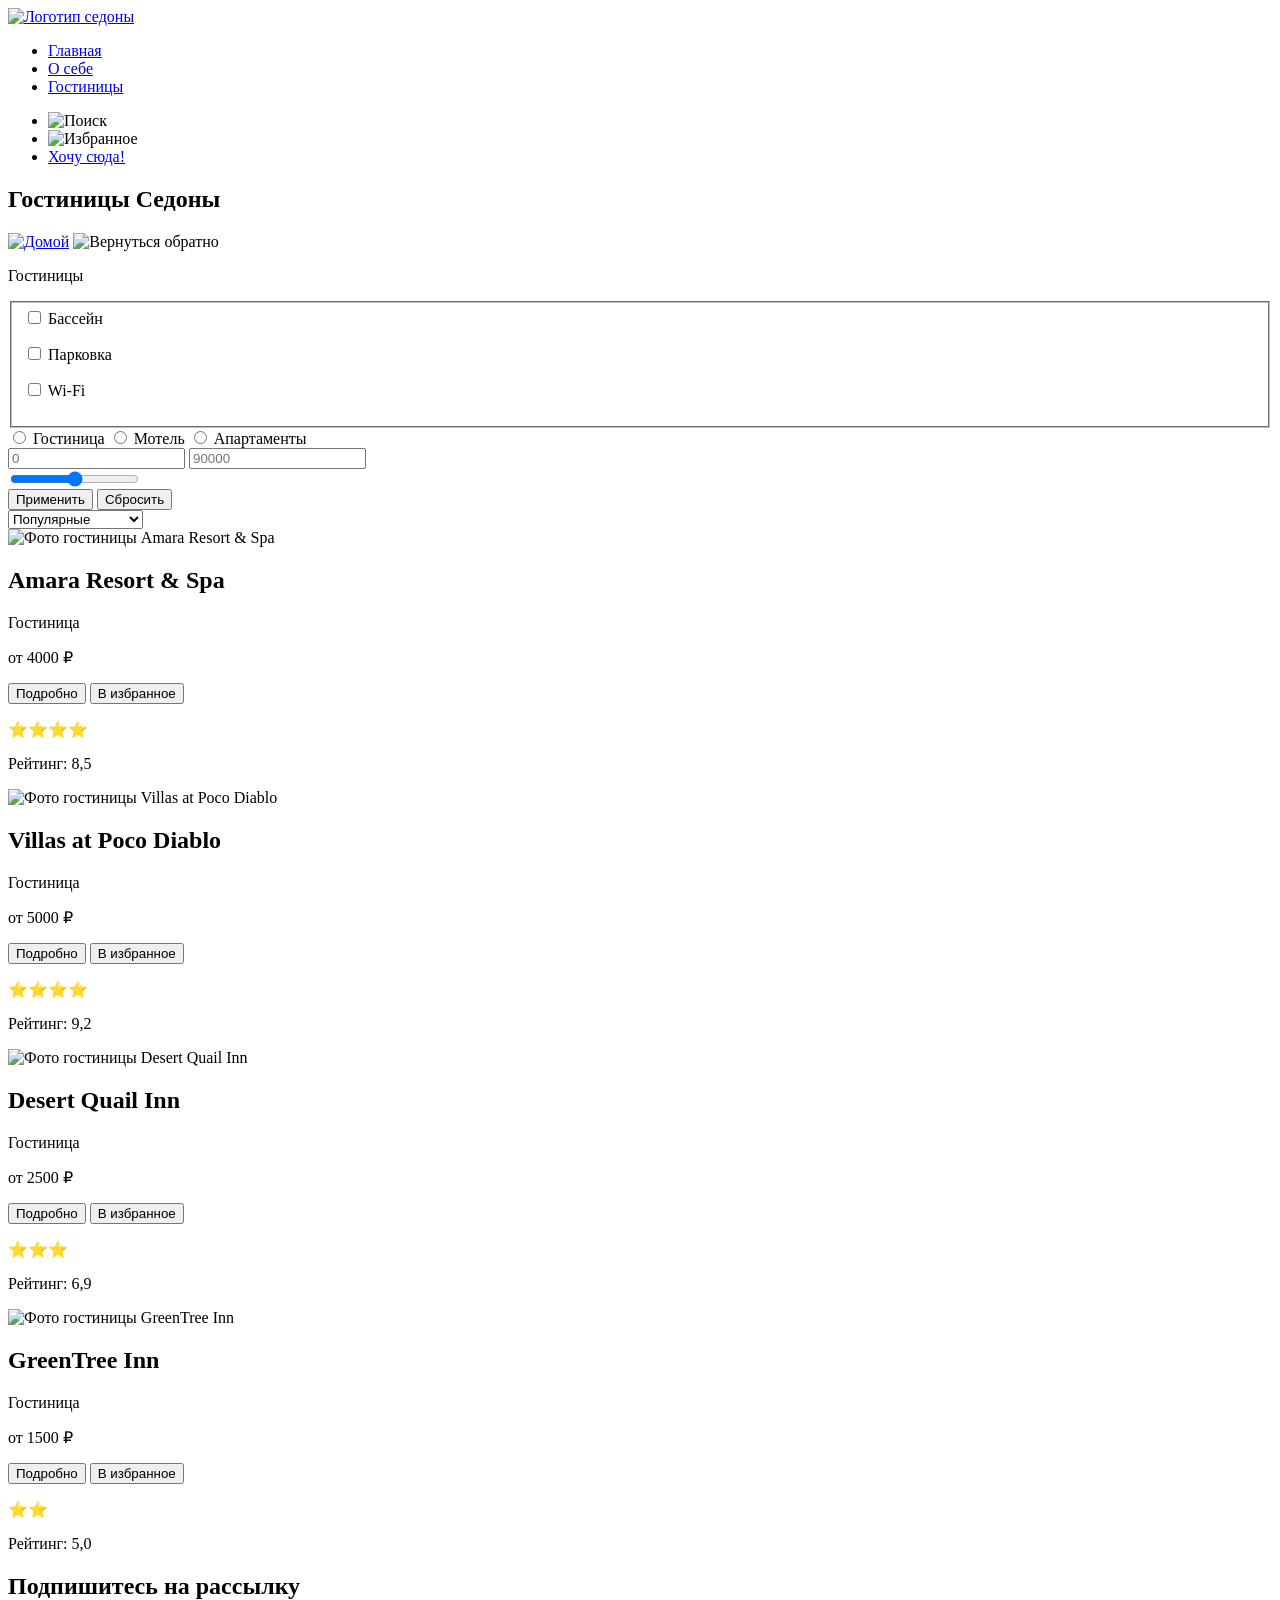
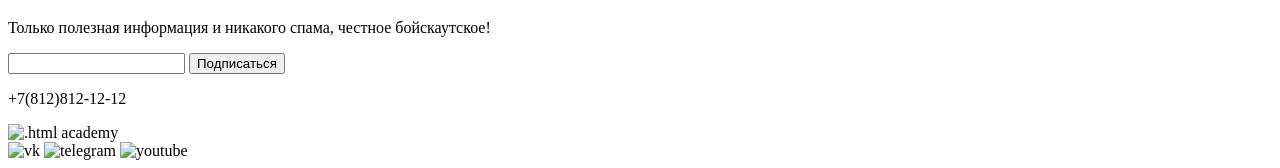
==== catalog.html @ 81770f6b "правки" ====
<!DOCTYPE catalog.html>
<html lang="ru">
  <head>
    <meta charset="utf-8">
    <title>Седона</title>
  </head>
  <body>
    <header class="page-header">
        <a class = "header-logo-link" href="#">
        <img class="header-logo" src="C:\Users\Tarya\Desktop\bybuck-\img\Frame 19.png" alt="Логотип седоны">
      </a>
    <nav class="navigation">
        <ul class="navigation-main-list">
          <li class="navigation-item">
            <a class="navigation-link" href="index.html">Главная</a>
          </li>
          <li class="navigation-item">
            <a class="navigation-link" href="about.html">О себе</a>
          </li>
          <li class="navigation-item">
            <a class="navigation-link" href="catalog.html">Гостиницы</a>
          </li>
        </ul>
        <ul class="navigation-main-list">
          <li class="navigation-item">
            <img src="C:\Users\Tarya\Desktop\bybuck-\img\search.png" alt="Поиск">
          </li>
          <li class="navigation-item">
            <img src="C:\Users\Tarya\Desktop\bybuck-\img\heart.png" alt="Избранное">
          </li>
          <li class="navigation-item">
            <a href="#">Хочу сюда!</a>
          </li>
        </ul>
    </nav>
    </header>
    <main>
        <nav class="breadcrumb">
          <h2>Гостиницы Седоны</h2>
          <a href="index.html"><img src="C:\Users\Tarya\Desktop\bybuck-\img\home.png" alt="Домой"></a>
          <img src="C:\Users\Tarya\Desktop\bybuck-\img\breadcrumbs.png" alt="Вернуться обратно">
          <p>Гостиницы</p>
        </nav>
        <fieldset class="legend">
            <form>
                <label>
                    <input type="checkbox"> Бассейн
                </label>
            </form>
            <form>
                <label>
                    <input type="checkbox"> Парковка
                </label>
            </form>
            <form>
              <label>
                <input type="checkbox"> Wi-Fi
              </label>
            </form>
        </fieldset>
        <section class="list-house">
              <label>
                <input type="radio" name="house"> Гостиница
              </label>
              <label>
                <input type="radio" name="house"> Мотель
              </label>
              <label>
                <input type="radio" name="house"> Апартаменты
            </label>
        </section>
        <section class="list-cost">
            <div>
                <label>
                    <input type="number" placeholder="0">
                </label>
                <label>
                    <input type="number" placeholder="90000">
                </label>
            </div>
            <label>
                <input type="range">
            </label>
        </section>
        <section class="apply-reset">
            <label>
                <button type="button">Применить</button>
            </label>
            <label>
                <button type="reset">Сбросить</button>
            </label>
        </section>
        <section class="selection">
            <select>
                <option>Популярные</option>
                <option>Сначала дешевле</option>
                <option>Сначала дороже</option>
            </select>
        </section>
        <div class="card-amara-resort">
          <img src="C:\Users\Tarya\Desktop\bybuck-\img\hotel-1.png" alt="Фото гостиницы Amara Resort & Spa">
          <h2>Amara Resort & Spa</h2>
          <p>Гостиница</p>
          <p>от 4000 ₽</p>

          <a href="#"><button type="button">Подробно</button></a>
          <button type="button">В избранное</button>
          <p>⭐⭐⭐⭐</p>
          <p>Рейтинг: 8,5</p>
        </div>
        <div class="card-villas-at-poco">
          <img src="C:\Users\Tarya\Desktop\bybuck-\img\hotel-2.png" alt="Фото гостиницы Villas at Poco Diablo">
          <h2>Villas at Poco Diablo</h2>
          <p>Гостиница</p>
          <p>от 5000 ₽</p>

          <a href="#"><button type="button">Подробно</button></a>
          <button type="button">В избранное</button>
          <p>⭐⭐⭐⭐</p>
          <p>Рейтинг: 9,2</p>
        </div>
        <div class="card-desert-quail">
          <img src="C:\Users\Tarya\Desktop\bybuck-\img\hotel-3.png" alt="Фото гостиницы Desert Quail Inn">
          <h2>Desert Quail Inn</h2>
          <p>Гостиница</p>
          <p>от 2500 ₽</p>

          <a href="#"><button type="button">Подробно</button></a>
          <button type="button">В избранное</button>
          <p>⭐⭐⭐</p>
          <p>Рейтинг: 6,9</p>
        </div>
        <div class="card-greentree-inn">
          <img src="C:\Users\Tarya\Desktop\bybuck-\img\hotel-4.png" alt="Фото гостиницы GreenTree Inn">
          <h2>GreenTree Inn</h2>
          <p>Гостиница</p>
          <p>от 1500 ₽</p>

          <a href="#"><button type="button">Подробно</button></a>
          <button type="button">В избранное</button>
          <p>⭐⭐</p>
          <p>Рейтинг: 5,0</p>
        </div>
    </main>
  <footer>
    <section class="section-list">
      <div>
        <h2 class="article-first">Подпишитесь на рассылку</h2>
        <p class="article-second">Только полезная информация и никакого спама, честное бойскаутское!</p>
        <input type="email"/>
        <button type="button">Подписаться</button>
      </div>
    </section>
    <section class="section-footer">
      <div>
        <p>+7(812)812-12-12</p>
        <img src="C:\Users\Tarya\Desktop\bybuck-\img\logo_htmlacademy.png" alt=".html academy">
      </div>
      <div class="social-media">
        <img src="C:\Users\Tarya\Desktop\bybuck-\img\vk.png" alt="vk">
        <img src="C:\Users\Tarya\Desktop\bybuck-\img\telegram.png" alt="telegram">
        <img src="C:\Users\Tarya\Desktop\bybuck-\img\youtube.png" alt="youtube">
      </div>
    </section>
  </footer>
  </body>
</html>
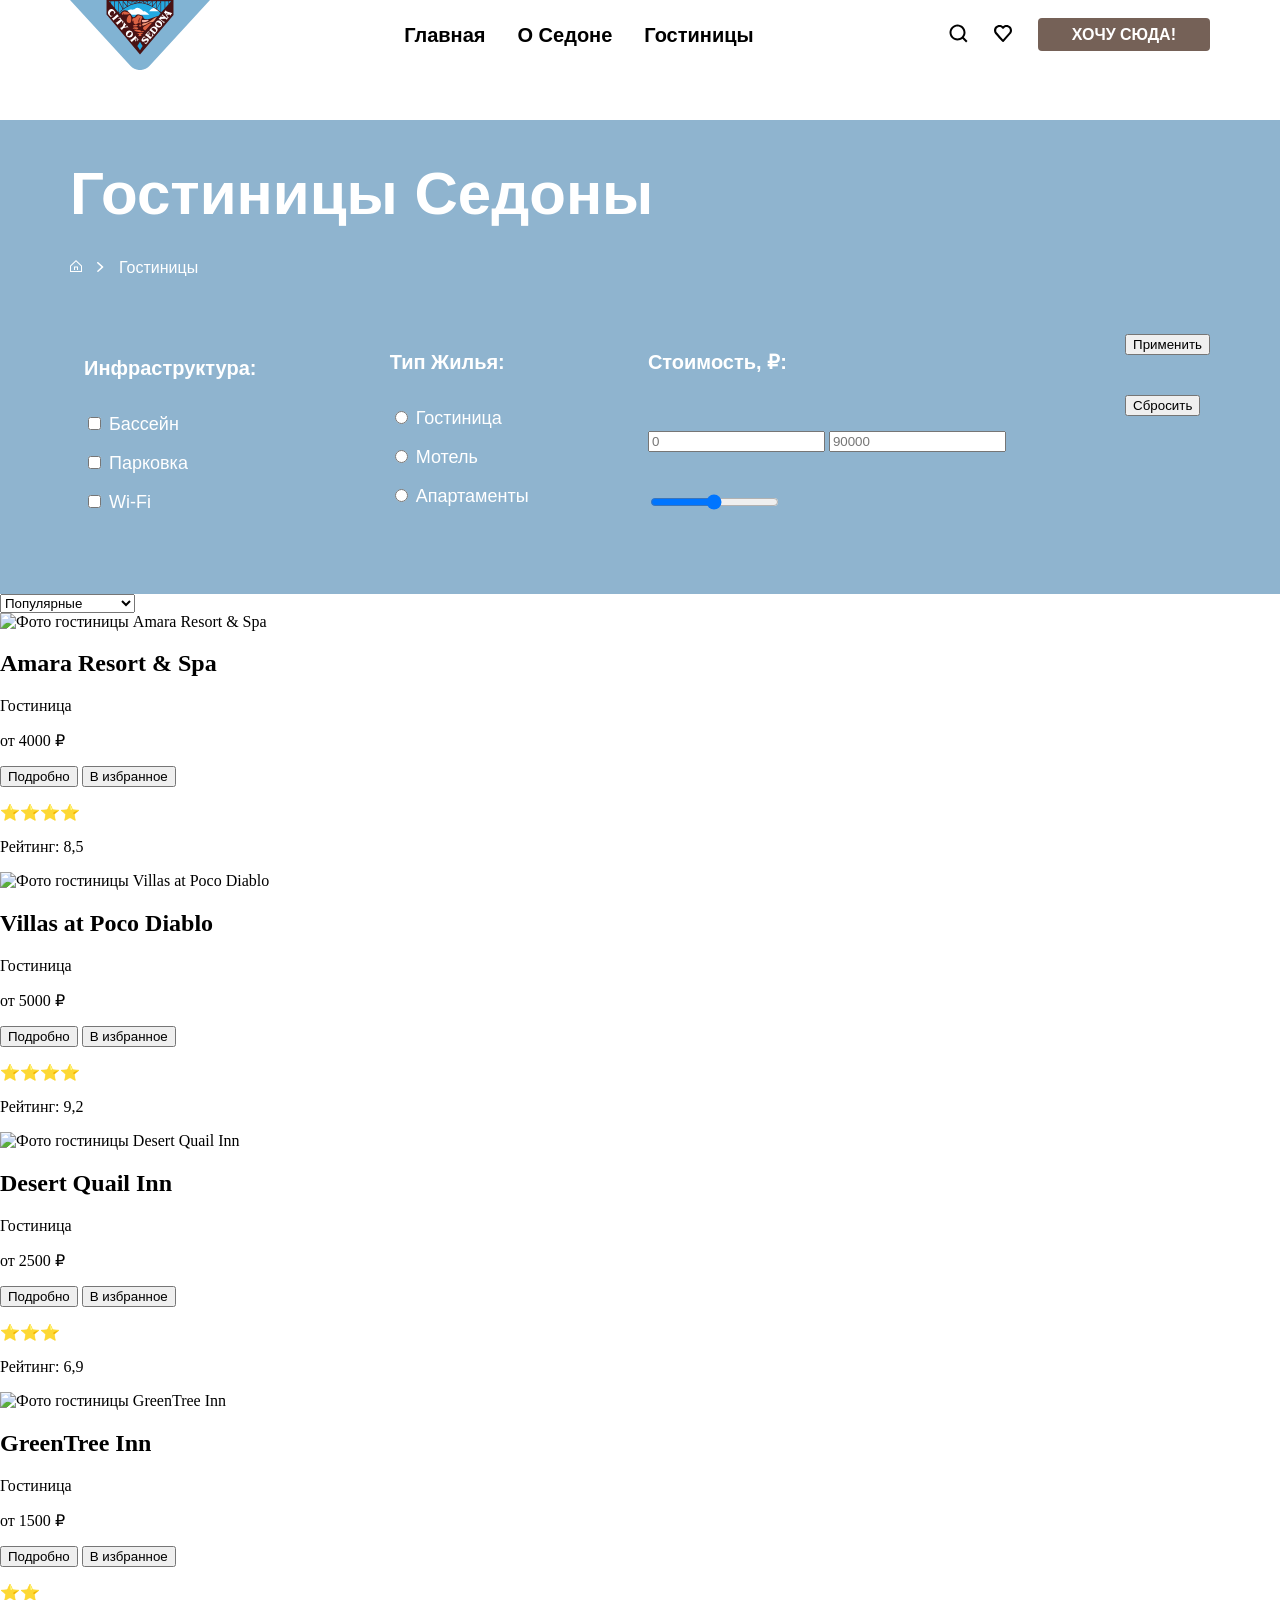
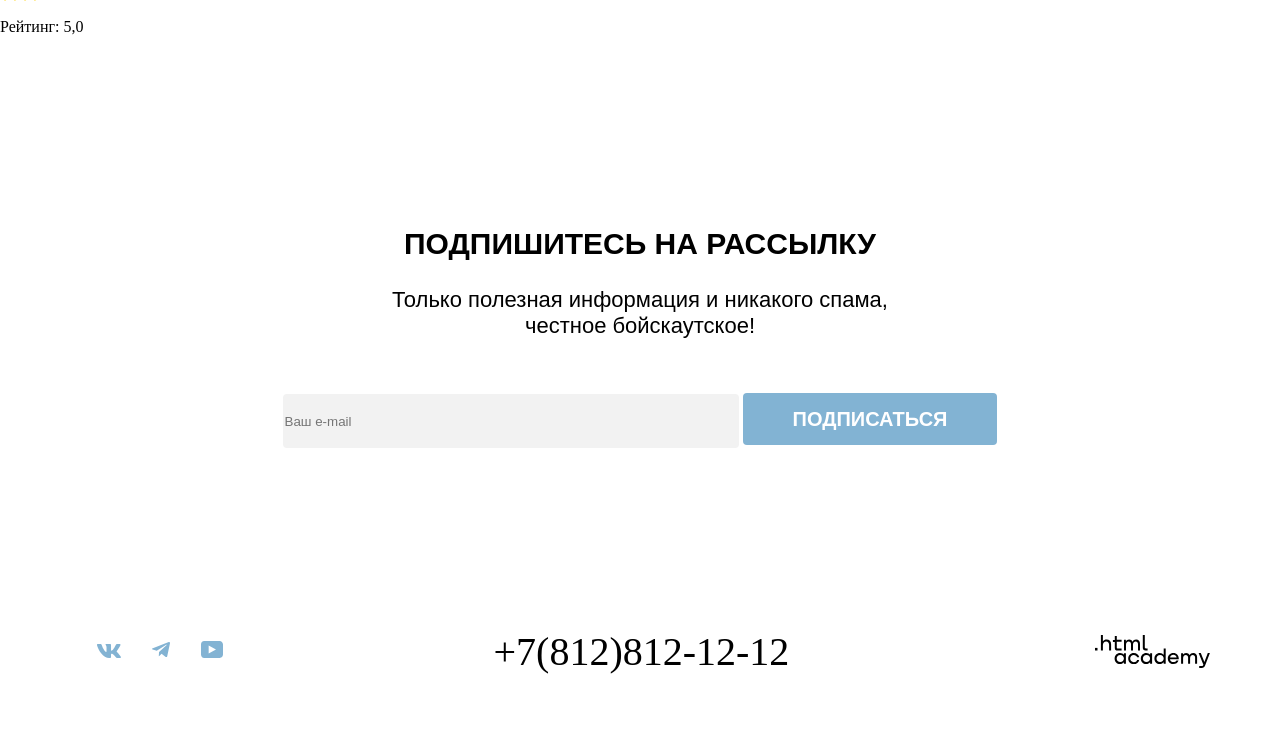
==== commit 742b0c06: "catalog.html+css не доделано (15.04)" ====
--- a/catalog.html
+++ b/catalog.html
@@ -1,75 +1,67 @@
-<!DOCTYPE catalog.html>
+<!DOCTYPE html>
 <html lang="ru">
   <head>
+    <link rel="stylesheet" href="catalog.css">
     <meta charset="utf-8">
-    <title>Седона</title>
+    <title>Поиск гостиницы</title>
   </head>
   <body>
-    <header class="page-header">
-        <a class = "header-logo-link" href="#">
-        <img class="header-logo" src="C:\Users\Tarya\Desktop\bybuck-\img\Frame 19.png" alt="Логотип седоны">
-      </a>
     <nav class="navigation">
-        <ul class="navigation-main-list">
-          <li class="navigation-item">
-            <a class="navigation-link" href="index.html">Главная</a>
-          </li>
-          <li class="navigation-item">
-            <a class="navigation-link" href="about.html">О себе</a>
-          </li>
-          <li class="navigation-item">
-            <a class="navigation-link" href="catalog.html">Гостиницы</a>
-          </li>
-        </ul>
-        <ul class="navigation-main-list">
-          <li class="navigation-item">
-            <img src="C:\Users\Tarya\Desktop\bybuck-\img\search.png" alt="Поиск">
-          </li>
-          <li class="navigation-item">
-            <img src="C:\Users\Tarya\Desktop\bybuck-\img\heart.png" alt="Избранное">
-          </li>
-          <li class="navigation-item">
-            <a href="#">Хочу сюда!</a>
-          </li>
-        </ul>
+      <img class="header-logo" src=".\img\logo.svg" alt="Логотип седоны">
+          <ul class="navigation-link">
+            <li><a href="index.html" class="navigation-link-more">Главная</a></li>
+            <li><a href="about.html" class="navigation-link-more">О Седоне</a></li>
+            <li><a href="catalog.html" class="navigation-link-more">Гостиницы</a></li>
+          </ul>
+          <ul class="navigation-items">
+            <li><img src=".\img\search.svg" alt="Поиск" class="navigation-items-more"></li>
+            <li><img src=".\img\heart.svg" alt="Избранное" class="navigation-items-more"></li>
+            <li><a class="want-here" href="#">ХОЧУ СЮДА!</a></li>
+          </ul>
     </nav>
-    </header>
-    <main>
-        <nav class="breadcrumb">
-          <h2>Гостиницы Седоны</h2>
-          <a href="index.html"><img src="C:\Users\Tarya\Desktop\bybuck-\img\home.png" alt="Домой"></a>
-          <img src="C:\Users\Tarya\Desktop\bybuck-\img\breadcrumbs.png" alt="Вернуться обратно">
-          <p>Гостиницы</p>
-        </nav>
-        <fieldset class="legend">
-            <form>
-                <label>
-                    <input type="checkbox"> Бассейн
-                </label>
-            </form>
-            <form>
-                <label>
-                    <input type="checkbox"> Парковка
-                </label>
-            </form>
-            <form>
-              <label>
-                <input type="checkbox"> Wi-Fi
-              </label>
-            </form>
-        </fieldset>
+<main>
+  <section class="features-list">
+    <nav class="breadcrumb">
+      <h2 class="title-white">Гостиницы Седоны</h2>
+    <div class="back-home">
+      <a href="index.html"><img src=".\img\back-home.svg" alt="Домой" class="back-home-element"></a>
+      <img src=".\img\breadcrumbs.svg" alt="Вернуться обратно" class="back-home-element">
+      <p class="back-home-text">Гостиницы</p>
+    </div>
+    </nav>
+  <section class="filters">
+    <fieldset class="infrastructure">
+      <h2 class="title-filters">Инфраструктура:</h2>
+      <form>
+        <label class="filters-item">
+          <input type="checkbox"> Бассейн
+        </label>
+      </form>
+      <form>
+        <label class="filters-item">
+          <input type="checkbox"> Парковка
+        </label>
+      </form>
+      <form>
+        <label class="filters-item">
+          <input type="checkbox"> Wi-Fi
+        </label>
+      </form>
+    </fieldset>
         <section class="list-house">
-              <label>
+          <h2 class="title-filters">Тип Жилья:</h2>
+              <label class="filters-item">
                 <input type="radio" name="house"> Гостиница
               </label>
-              <label>
+              <label class="filters-item">
                 <input type="radio" name="house"> Мотель
               </label>
-              <label>
+              <label class="filters-item">
                 <input type="radio" name="house"> Апартаменты
             </label>
         </section>
         <section class="list-cost">
+          <h2 class="title-filters">Стоимость, ₽:</h2>
             <div>
                 <label>
                     <input type="number" placeholder="0">
@@ -90,6 +82,8 @@
                 <button type="reset">Сбросить</button>
             </label>
         </section>
+  </section>
+  </section>
         <section class="selection">
             <select>
                 <option>Популярные</option>
@@ -143,25 +137,23 @@
         </div>
     </main>
   <footer>
-    <section class="section-list">
-      <div>
-        <h2 class="article-first">Подпишитесь на рассылку</h2>
-        <p class="article-second">Только полезная информация и никакого спама, честное бойскаутское!</p>
-        <input type="email"/>
-        <button type="button">Подписаться</button>
+    <section class="footer-list">
+      <div class="footer-subscribe">
+        <h2 class="slogan-footer">ПОДПИШИТЕСЬ НА РАССЫЛКУ</h2>
+        <p class="bottom-text-footer">Только полезная информация и никакого спама, честное бойскаутское!</p>
+        <input type="email" placeholder="Ваш e-mail" class="email">
+        <button type="button" class="button-email">ПОДПИСАТЬСЯ</button>
       </div>
     </section>
-    <section class="section-footer">
-      <div>
-        <p>+7(812)812-12-12</p>
-        <img src="C:\Users\Tarya\Desktop\bybuck-\img\logo_htmlacademy.png" alt=".html academy">
+      <div class="footer-row">
+        <img src=".\img\html-logo.svg" alt="html academy" class="logo-html">
+        <p class="number">+7(812)812-12-12</p>
+      <div class="social-group">
+        <img src=".\img\vk.svg" alt="vk" class="social-media">
+        <img src=".\img\telegram.svg" alt="telegram" class="social-media">
+        <img src=".\img\youtube.svg" alt="youtube" class="social-media">
       </div>
-      <div class="social-media">
-        <img src="C:\Users\Tarya\Desktop\bybuck-\img\vk.png" alt="vk">
-        <img src="C:\Users\Tarya\Desktop\bybuck-\img\telegram.png" alt="telegram">
-        <img src="C:\Users\Tarya\Desktop\bybuck-\img\youtube.png" alt="youtube">
       </div>
-    </section>
   </footer>
   </body>
 </html>
--- a/catalog.css
+++ b/catalog.css
@@ -0,0 +1,276 @@
+@font-face {
+    font-family: 'PT-sans-400';
+    src: url('.\fonts\ptsans-400.woff2');
+}
+
+@font-face {
+    font-family: 'PT-sans-700';
+    src: url('.\fonts\ptsans-700.woff2');
+}
+
+body {
+    margin: 0;
+    padding: 0;
+    width: auto;
+}
+
+.navigation {
+    display: flex;
+    flex-direction: row;
+    justify-content: space-between;
+}
+
+.header-logo {
+    margin-left: 70px;
+}
+
+.navigation-link {
+    display: flex;
+    flex-direction: row;
+    list-style: none;
+    justify-content: center;
+    align-items: center;
+}
+
+.navigation-link-more {
+    color: #000000;
+    text-decoration: none;
+    padding: 20px 16px;
+    font-size: 20px;
+    line-height: 24px;
+    font-family: 'PT-sans-700', sans-serif;
+    font-weight: 700;
+    letter-spacing: 0%;
+}
+
+.navigation-items {
+    list-style: none;
+    display: flex;
+    flex-direction: row;
+    justify-content: center;
+    align-items: center;
+    margin-right: 70px;
+}
+
+.navigation-items-more {
+    padding-right: 25px;
+}
+
+.want-here {
+    background-color: #756157 ;
+    color: #ffffff;
+    width: 160px;
+    min-height: 36px;
+    padding: 8px 34px;
+    border-radius: 4px;
+    list-style: none;
+    text-decoration: none;
+    font-family: 'PT-sans-700', sans-serif;
+    font-size: 16px;
+    font-weight: 700;
+    line-height: 20px;
+    letter-spacing: 0%;
+}
+
+.features-list {
+    background-color: #8FB4CF;
+    padding: 0;
+    margin: 0;
+}
+
+.breadcrumbs {
+}
+
+.title-white {
+    font-family: 'PT-sans-700', sans-serif;
+    font-size: 60px;
+    color: #ffffff;
+    font-weight: 700;
+    line-height: 78px;
+    padding-left: 70px;
+    padding-top: 35px;
+    margin-bottom: 0;
+}
+
+
+.back-home {
+    display: flex;
+    flex-direction: row;
+    justify-content: flex-start;
+    align-items: center;
+    padding-left: 70px;
+    padding-top: 8px;
+}
+
+.back-home-element {
+    padding-right: 15px;
+
+}
+
+.back-home-text {
+    font-family: 'PT-sans-400', sans-serif;
+    font-size: 16px;
+    font-weight: 400;
+    line-height: 21px;
+    color: #ffffff;
+}
+
+.filters {
+    display: flex;
+    flex-direction: row;
+    justify-content: space-between;
+    padding-top: 40px;
+    padding-left: 70px;
+    padding-right: 70px;
+    padding-bottom: 70px;
+}
+
+.infrastructure {
+    display: flex;
+    flex-direction: column;
+    border: none;
+    gap: 16px;
+}
+
+.title-filters {
+    color: #ffffff;
+    font-family: 'PT-sans-700', sans-serif;
+    font-weight: 700;
+    font-size: 20px;
+    line-height: 24px;
+}
+
+.list-house {
+    display: flex;
+    flex-direction: column;
+    gap: 16px;
+}
+
+.list-cost {
+    display: flex;
+    flex-direction: column;
+    gap: 40px;
+}
+
+
+.apply-reset {
+    display: flex;
+    flex-direction: column;
+    gap: 40px;
+}
+
+.filters-item {
+    font-family: 'PT-sans-400', sans-serif;
+    color: #ffffff;
+    font-weight: 400;
+    font-size: 18px;
+    line-height: 23px;
+}
+
+
+
+
+
+
+
+
+
+
+
+
+
+
+
+
+
+
+
+
+
+
+
+
+
+
+
+
+
+
+
+
+.footer-list {
+   display: flex;
+   justify-content: center;
+   text-align: center;
+   background-color: #ffffff;
+   height: 420px;
+   margin-top: 96px;
+}
+
+.slogan-footer {
+    font-family: 'PT-sans-700', sans-serif;
+    font-weight: 700;
+    font-size: 30px;
+    line-height: 36px;
+    color: #000000;
+    padding-top: 69px;
+    white-space: pre-wrap;
+}
+
+.bottom-text-footer {
+    font-family: 'PT-sans-400', sans-serif;
+    font-weight: 400;
+    font-size: 22px;
+    line-height: 26px;
+    letter-spacing: 0%;
+    width: 500px;
+    color: #000000;
+    margin-top: 20px;
+    margin-bottom: 54px;
+    margin-left: 170px;
+    margin-right: 170px;
+}
+
+.email {
+    width: 452px;
+    border-radius: 4px;
+    border: none;
+    height: 52px;
+    background-color: #F2F2F2;
+}
+
+.button-email {
+    background-color: #82B3D3;
+    color: #ffffff;
+    padding: 8px 50px;
+    font-size: 20px;
+    font-family: 'PT-sans-700', sans-serif;
+    font-weight: 700;
+    line-height: 36px;
+    border-radius: 4px;
+    border: none;
+    height: 52px;
+}
+
+.footer-row {
+    display: flex;
+    flex-direction: row-reverse;
+    justify-content: space-between;
+    align-items: center;
+    margin-left: 70px;
+    margin-right: 70px;
+    margin-top: 40px;
+    margin-bottom: 30px;
+}
+
+.number {
+    width: 331px;
+    height: 40px;
+    font-weight: 400;
+    font-size: 40px;
+    line-height: 40px;
+}
+
+.social-media {
+    padding-left: 27px;
+}
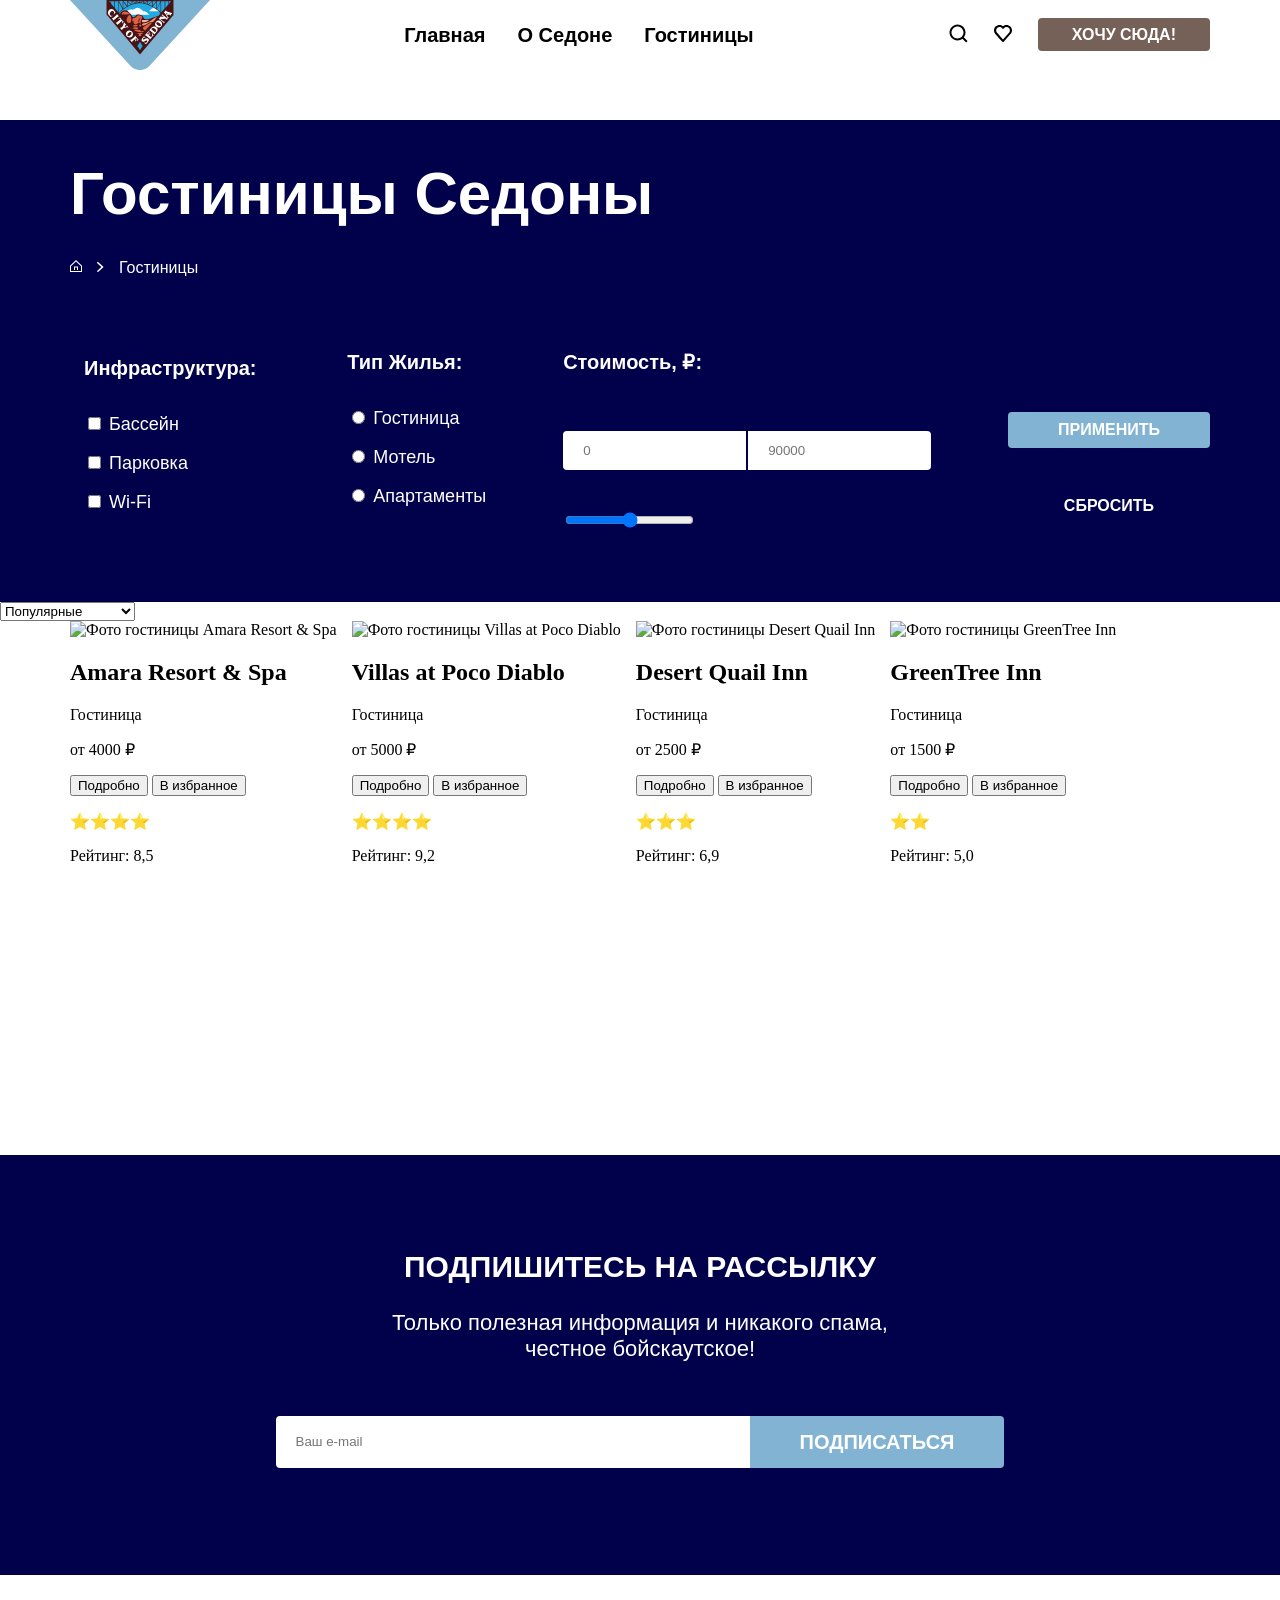
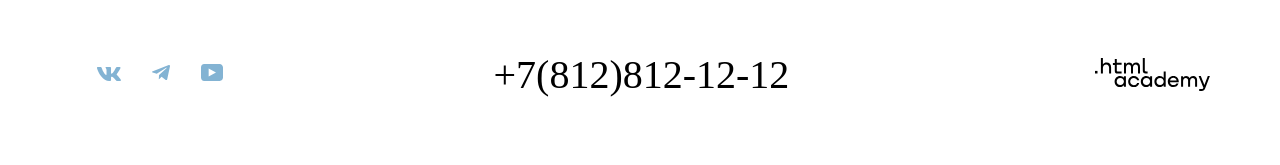
==== commit 496a1481: "правки на 15.03 (№1)" ====
--- a/catalog.html
+++ b/catalog.html
@@ -62,36 +62,37 @@
         </section>
         <section class="list-cost">
           <h2 class="title-filters">Стоимость, ₽:</h2>
-            <div>
+            <div class="price">
                 <label>
-                    <input type="number" placeholder="0">
+                    <input type="number" placeholder="0" class="price-from">
                 </label>
                 <label>
-                    <input type="number" placeholder="90000">
+                    <input type="number" placeholder="90000" class="price-before">
                 </label>
             </div>
             <label>
-                <input type="range">
+                <input type="range" class="range">
             </label>
         </section>
         <section class="apply-reset">
             <label>
-                <button type="button">Применить</button>
+                <button type="button" class="apply">ПРИМЕНИТЬ</button>
             </label>
             <label>
-                <button type="reset">Сбросить</button>
+                <button type="reset" class="reset">СБРОСИТЬ</button>
             </label>
         </section>
   </section>
   </section>
-        <section class="selection">
-            <select>
-                <option>Популярные</option>
-                <option>Сначала дешевле</option>
-                <option>Сначала дороже</option>
-            </select>
-        </section>
-        <div class="card-amara-resort">
+    <section class="selection">
+      <select>
+        <option>Популярные</option>
+        <option>Сначала дешевле</option>
+        <option>Сначала дороже</option>
+      </select>
+      </section>
+      <section class="card-hotel">
+        <div class="hotel-section">
           <img src="C:\Users\Tarya\Desktop\bybuck-\img\hotel-1.png" alt="Фото гостиницы Amara Resort & Spa">
           <h2>Amara Resort & Spa</h2>
           <p>Гостиница</p>
@@ -102,7 +103,7 @@
           <p>⭐⭐⭐⭐</p>
           <p>Рейтинг: 8,5</p>
         </div>
-        <div class="card-villas-at-poco">
+        <div class="hotel-section">
           <img src="C:\Users\Tarya\Desktop\bybuck-\img\hotel-2.png" alt="Фото гостиницы Villas at Poco Diablo">
           <h2>Villas at Poco Diablo</h2>
           <p>Гостиница</p>
@@ -113,7 +114,7 @@
           <p>⭐⭐⭐⭐</p>
           <p>Рейтинг: 9,2</p>
         </div>
-        <div class="card-desert-quail">
+        <div class="hotel-section">
           <img src="C:\Users\Tarya\Desktop\bybuck-\img\hotel-3.png" alt="Фото гостиницы Desert Quail Inn">
           <h2>Desert Quail Inn</h2>
           <p>Гостиница</p>
@@ -124,7 +125,7 @@
           <p>⭐⭐⭐</p>
           <p>Рейтинг: 6,9</p>
         </div>
-        <div class="card-greentree-inn">
+        <div class="hotel-section">
           <img src="C:\Users\Tarya\Desktop\bybuck-\img\hotel-4.png" alt="Фото гостиницы GreenTree Inn">
           <h2>GreenTree Inn</h2>
           <p>Гостиница</p>
@@ -135,14 +136,17 @@
           <p>⭐⭐</p>
           <p>Рейтинг: 5,0</p>
         </div>
+      </section>
     </main>
   <footer>
     <section class="footer-list">
       <div class="footer-subscribe">
         <h2 class="slogan-footer">ПОДПИШИТЕСЬ НА РАССЫЛКУ</h2>
         <p class="bottom-text-footer">Только полезная информация и никакого спама, честное бойскаутское!</p>
+      <div class="email-input">
         <input type="email" placeholder="Ваш e-mail" class="email">
         <button type="button" class="button-email">ПОДПИСАТЬСЯ</button>
+      </div>
       </div>
     </section>
       <div class="footer-row">
--- a/catalog.css
+++ b/catalog.css
@@ -73,7 +73,7 @@
 }
 
 .features-list {
-    background-color: #8FB4CF;
+    background-color: #00004B;
     padding: 0;
     margin: 0;
 }
@@ -156,7 +156,10 @@
 .apply-reset {
     display: flex;
     flex-direction: column;
+    justify-content: center;
+    align-items: center;
     gap: 40px;
+    padding-top: 70px;
 }
 
 .filters-item {
@@ -167,18 +170,75 @@
     line-height: 23px;
 }
 
-
-
-
-
-
-
-
-
-
-
-
-
+.apply {
+    border: none;
+    color: #ffffff;
+    background-color: #82B3D3;
+    padding: 8px 50px;
+    border-radius: 4px;
+    font-family: 'PT-sans-700', sans-serif;
+    font-size: 16px;
+    font-weight: 700;
+    line-height: 20px;
+}
+
+.reset {
+    border: none;
+    color: #ffffff;
+    background-color: transparent;
+    padding: 8px 50px;
+    border-radius: 4px;
+    font-family: 'PT-sans-700', sans-serif;
+    font-size: 16px;
+    font-weight: 700;
+    line-height: 20px;
+}
+
+.price {
+    display: flex;
+    gap: 2px;
+}
+
+.price-from {
+    border: none;
+    padding: 12px 20px;
+    border-radius: 4px 0 0 4px;
+    width: auto;
+    max-width: 143px;
+}
+
+.price-before {
+    border: none;
+    padding: 12px 20px;
+    border-radius: 0 4px 4px 0;
+    width: auto;
+    max-width: 143px;
+}
+
+.range {
+    width: auto;
+    max-width: 287px;
+}
+
+.card-hotel {
+    display: flex;
+    flex-direction: row;
+    justify-content: flex-start;
+    align-items: center;
+    flex-wrap: wrap;
+    padding-left: 70px;
+    padding-right: 70px;
+    gap: 15px;
+    row-gap: 40px;
+    width: auto;
+    max-width: 1060px;
+}
+
+.hotel-section {
+    max-width: 340px;
+    height: 438px;
+
+}
 
 
 
@@ -202,7 +262,7 @@
    display: flex;
    justify-content: center;
    text-align: center;
-   background-color: #ffffff;
+   background-color: #00004B;
    height: 420px;
    margin-top: 96px;
 }
@@ -212,7 +272,7 @@
     font-weight: 700;
     font-size: 30px;
     line-height: 36px;
-    color: #000000;
+    color: #ffffff;
     padding-top: 69px;
     white-space: pre-wrap;
 }
@@ -224,7 +284,7 @@
     line-height: 26px;
     letter-spacing: 0%;
     width: 500px;
-    color: #000000;
+    color: #ffffff;
     margin-top: 20px;
     margin-bottom: 54px;
     margin-left: 170px;
@@ -233,23 +293,31 @@
 
 .email {
     width: 452px;
-    border-radius: 4px;
-    border: none;
-    height: 52px;
-    background-color: #F2F2F2;
+    border-radius: 4px 0 0 4px;
+    border: none;
+    height: 50px;
+    padding-left: 20px;
 }
 
 .button-email {
     background-color: #82B3D3;
-    color: #ffffff;
+    color: white;
     padding: 8px 50px;
     font-size: 20px;
     font-family: 'PT-sans-700', sans-serif;
     font-weight: 700;
     line-height: 36px;
-    border-radius: 4px;
+    border-radius: 0 4px 4px 0;
     border: none;
     height: 52px;
+}
+
+.email-input {
+    display: flex;
+    flex-direction: row;
+    justify-content: center;
+    align-items: center;
+    gap: none;
 }
 
 .footer-row {
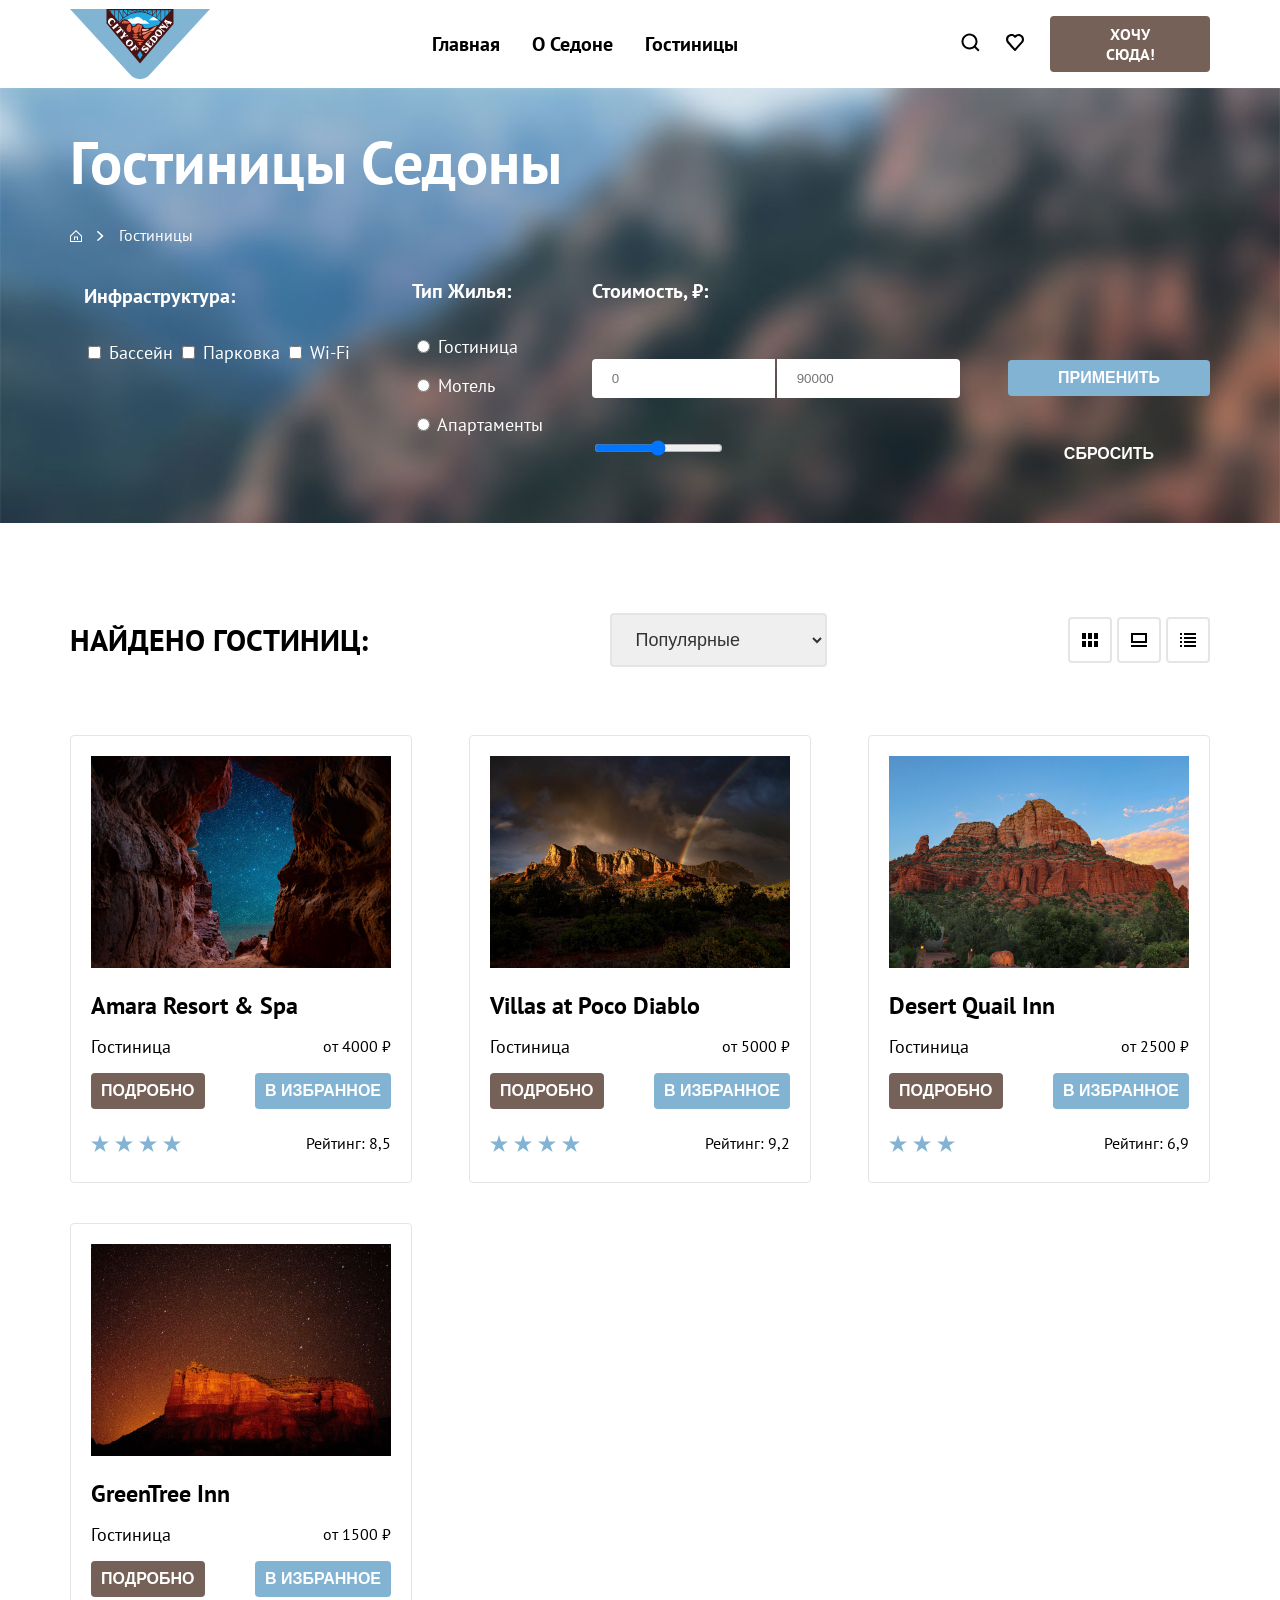
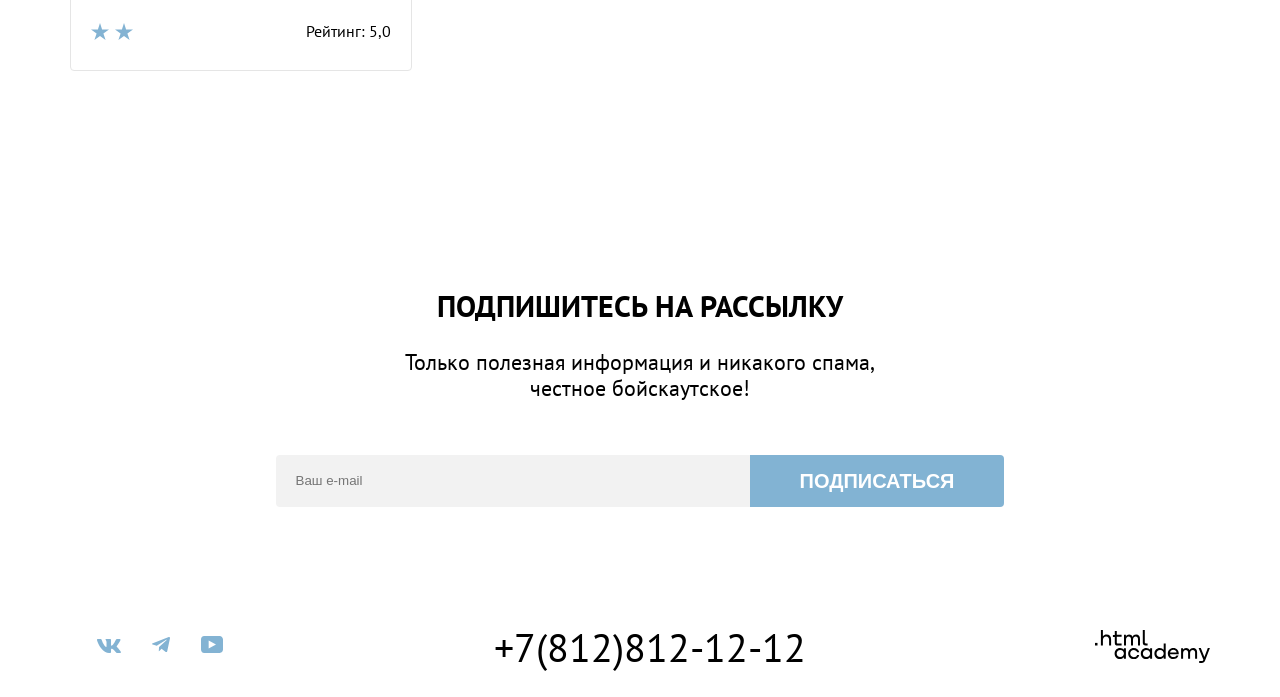
==== commit 1f18f036: "правки(16.04)" ====
--- a/catalog.html
+++ b/catalog.html
@@ -3,26 +3,26 @@
   <head>
     <link rel="stylesheet" href="catalog.css">
     <meta charset="utf-8">
-    <title>Поиск гостиницы</title>
+    <title>Седона</title>
   </head>
   <body>
     <nav class="navigation">
-      <img class="header-logo" src=".\img\logo.svg" alt="Логотип седоны">
+      <img class="header-logo" src="./img/logo.svg" alt="Логотип седоны">
           <ul class="navigation-link">
             <li><a href="index.html" class="navigation-link-more">Главная</a></li>
             <li><a href="about.html" class="navigation-link-more">О Седоне</a></li>
             <li><a href="catalog.html" class="navigation-link-more">Гостиницы</a></li>
           </ul>
           <ul class="navigation-items">
-            <li><img src=".\img\search.svg" alt="Поиск" class="navigation-items-more"></li>
-            <li><img src=".\img\heart.svg" alt="Избранное" class="navigation-items-more"></li>
-            <li><a class="want-here" href="#">ХОЧУ СЮДА!</a></li>
+            <li><a href="#"><img src="./img/search.svg" alt="Поиск" class="navigation-items-more"></a></li>
+            <li><a href="#"><img src="./img/heart.svg" alt="Избранное" class="navigation-items-more"></a></li>
+            <li><button type="button" class="want-here">Хочу сюда!</button></li>
           </ul>
     </nav>
 <main>
   <section class="features-list">
     <nav class="breadcrumb">
-      <h2 class="title-white">Гостиницы Седоны</h2>
+      <h2 class="title-xl">Гостиницы Седоны</h2>
     <div class="back-home">
       <a href="index.html"><img src=".\img\back-home.svg" alt="Домой" class="back-home-element"></a>
       <img src=".\img\breadcrumbs.svg" alt="Вернуться обратно" class="back-home-element">
@@ -36,13 +36,9 @@
         <label class="filters-item">
           <input type="checkbox"> Бассейн
         </label>
-      </form>
-      <form>
         <label class="filters-item">
           <input type="checkbox"> Парковка
         </label>
-      </form>
-      <form>
         <label class="filters-item">
           <input type="checkbox"> Wi-Fi
         </label>
@@ -85,77 +81,103 @@
   </section>
   </section>
     <section class="selection">
-      <select>
+      <p class="text">Найдено гостиниц:</p>
+      <select class="rating">
         <option>Популярные</option>
         <option>Сначала дешевле</option>
         <option>Сначала дороже</option>
       </select>
-      </section>
+    <span class="controls-list">
+      <img src="./img/4 elements.svg" alt="4 элемента" class="controls">
+      <img src="./img/1 element.svg" alt="1 элемент" class="controls">
+      <img src="./img/list.svg" alt="Упорядоченный список" class="controls">
+    </span>
+    </section>
       <section class="card-hotel">
         <div class="hotel-section">
-          <img src="C:\Users\Tarya\Desktop\bybuck-\img\hotel-1.png" alt="Фото гостиницы Amara Resort & Spa">
-          <h2>Amara Resort & Spa</h2>
-          <p>Гостиница</p>
+          <img src="./img/amara resort.jpg" alt="Фото гостиницы Amara Resort & Spa">
+          <h2 class="title-hotel-xl">Amara Resort & Spa</h2>
+        <span class="additions">
+          <p class="subtitle-type-hotel">Гостиница</p>
           <p>от 4000 ₽</p>
-
-          <a href="#"><button type="button">Подробно</button></a>
-          <button type="button">В избранное</button>
-          <p>⭐⭐⭐⭐</p>
+        </span>
+        <span class="additions">
+          <a href="#"><button type="button" class="style-button detail">Подробно</button></a>
+          <button type="button" class="style-button favourites">В избранное</button>
+        </span>
+        <span class="additions">
+          <img src="./img/4 stars.svg">
           <p>Рейтинг: 8,5</p>
+        </span>
         </div>
         <div class="hotel-section">
-          <img src="C:\Users\Tarya\Desktop\bybuck-\img\hotel-2.png" alt="Фото гостиницы Villas at Poco Diablo">
-          <h2>Villas at Poco Diablo</h2>
-          <p>Гостиница</p>
+          <img src="./img/villas.jpg" alt="Фото гостиницы Villas at Poco Diablo">
+          <h2 class="title-hotel-xl">Villas at Poco Diablo</h2>
+        <span class="additions">
+          <p class="subtitle-type-hotel">Гостиница</p>
           <p>от 5000 ₽</p>
-
-          <a href="#"><button type="button">Подробно</button></a>
-          <button type="button">В избранное</button>
-          <p>⭐⭐⭐⭐</p>
+        </span>
+        <span class="additions">
+          <a href="#"><button type="button" class="style-button detail">Подробно</button></a>
+          <button type="button" class="style-button favourites">В избранное</button>
+        </span>
+        <span class="additions">
+          <img src="./img/4 stars.svg">
           <p>Рейтинг: 9,2</p>
+        </span>
         </div>
         <div class="hotel-section">
-          <img src="C:\Users\Tarya\Desktop\bybuck-\img\hotel-3.png" alt="Фото гостиницы Desert Quail Inn">
-          <h2>Desert Quail Inn</h2>
-          <p>Гостиница</p>
+          <img src="./img/desert.jpg" alt="Фото гостиницы Desert Quail Inn">
+          <h2 class="title-hotel-xl">Desert Quail Inn</h2>
+        <span class="additions">
+          <p class="subtitle-type-hotel">Гостиница</p>
           <p>от 2500 ₽</p>
-
-          <a href="#"><button type="button">Подробно</button></a>
-          <button type="button">В избранное</button>
-          <p>⭐⭐⭐</p>
+        </span>
+        <span class="additions">
+          <a href="#"><button type="button" class="style-button detail">Подробно</button></a>
+          <button type="button" class="style-button favourites">В избранное</button>
+        </span>
+        <span class="additions">
+          <img src="./img/3 stars.svg">
           <p>Рейтинг: 6,9</p>
+        </span>
         </div>
         <div class="hotel-section">
-          <img src="C:\Users\Tarya\Desktop\bybuck-\img\hotel-4.png" alt="Фото гостиницы GreenTree Inn">
-          <h2>GreenTree Inn</h2>
-          <p>Гостиница</p>
+          <img src="./img/greentree.jpg" alt="Фото гостиницы GreenTree Inn">
+          <h2 class="title-hotel-xl">GreenTree Inn</h2>
+        <span class="additions">
+          <p class="subtitle-type-hotel">Гостиница</p>
           <p>от 1500 ₽</p>
-
-          <a href="#"><button type="button">Подробно</button></a>
-          <button type="button">В избранное</button>
-          <p>⭐⭐</p>
+        </span>
+        <span class="additions">
+          <a href="#"><button type="button" class="style-button detail">Подробно</button></a>
+          <button type="button" class="style-button favourites">В избранное</button>
+        </span>
+        <span class="additions">
+          <img src="./img/2 stars.svg">
           <p>Рейтинг: 5,0</p>
+        </span>
         </div>
       </section>
     </main>
-  <footer>
+<footer>
     <section class="footer-list">
       <div class="footer-subscribe">
-        <h2 class="slogan-footer">ПОДПИШИТЕСЬ НА РАССЫЛКУ</h2>
-        <p class="bottom-text-footer">Только полезная информация и никакого спама, честное бойскаутское!</p>
+        <h2 class="slogan-footer slogan-style">Подпишитесь на рассылку</h2>
+        <p class="bottom-text-style bottom-text-footer">Только полезная информация и никакого спама, честное бойскаутское!</p>
       <div class="email-input">
         <input type="email" placeholder="Ваш e-mail" class="email">
-        <button type="button" class="button-email">ПОДПИСАТЬСЯ</button>
+        <button type="button" class="button-email">Подписаться</button>
       </div>
       </div>
     </section>
       <div class="footer-row">
-        <img src=".\img\html-logo.svg" alt="html academy" class="logo-html">
-        <p class="number">+7(812)812-12-12</p>
+        <img src="./img/html-logo.svg" alt="html academy" class="logo-html">
+        <a href="tel:+7(812)812-12-12" class="number">+7(812)812-12-12</a>
       <div class="social-group">
-        <img src=".\img\vk.svg" alt="vk" class="social-media">
-        <img src=".\img\telegram.svg" alt="telegram" class="social-media">
-        <img src=".\img\youtube.svg" alt="youtube" class="social-media">
+        <a href="#"><img src="./img/vk.svg" alt="vk" class="social-media"></a>
+        <a href="#"><img src="./img/telegram.svg" alt="telegram" class="social-media"></a>
+        <a href="#"><img src="./img/youtube.svg" alt="youtube" class="social-media"></a>
       </div>
       </div>
   </footer>
--- a/catalog.css
+++ b/catalog.css
@@ -1,17 +1,20 @@
 @font-face {
-    font-family: 'PT-sans-400';
-    src: url('.\fonts\ptsans-400.woff2');
+    font-family: PT Sans;
+    font-weight: 400;
+    src: url('./fonts/ptsans-400.woff2');
 }
 
 @font-face {
-    font-family: 'PT-sans-700';
-    src: url('.\fonts\ptsans-700.woff2');
+    font-family: PT Sans;
+    font-weight: 700;
+    src: url('./fonts/ptsans-700.woff2');
 }
 
 body {
     margin: 0;
     padding: 0;
     width: auto;
+    font-family: 'PT sans', sans-serif, system-ui;
 }
 
 .navigation {
@@ -38,9 +41,14 @@
     padding: 20px 16px;
     font-size: 20px;
     line-height: 24px;
-    font-family: 'PT-sans-700', sans-serif;
+    font-family: 'PT sans', sans-serif, system-ui;
     font-weight: 700;
     letter-spacing: 0%;
+    border-bottom: 2px solid transparent;
+}
+
+.navigation-link-more:hover {
+    border-bottom-color: #000000;
 }
 
 .navigation-items {
@@ -57,6 +65,7 @@
 }
 
 .want-here {
+    border: none;
     background-color: #756157 ;
     color: #ffffff;
     width: 160px;
@@ -64,34 +73,39 @@
     padding: 8px 34px;
     border-radius: 4px;
     list-style: none;
-    text-decoration: none;
-    font-family: 'PT-sans-700', sans-serif;
+    font-family: 'PT sans', sans-serif, system-ui;
     font-size: 16px;
     font-weight: 700;
     line-height: 20px;
     letter-spacing: 0%;
+    text-transform: uppercase;
+}
+
+.want-here:hover {
+    background-color: #615048;
+}
+
+.want-here:active {
+    opacity: 0.8;
 }
 
 .features-list {
-    background-color: #00004B;
+    background-image: url('./img/catalog-background.jpg');
+    background-size: 100%;
+    background-repeat: no-repeat;
     padding: 0;
     margin: 0;
 }
 
-.breadcrumbs {
-}
-
-.title-white {
-    font-family: 'PT-sans-700', sans-serif;
+.title-xl {
     font-size: 60px;
     color: #ffffff;
     font-weight: 700;
     line-height: 78px;
     padding-left: 70px;
     padding-top: 35px;
-    margin-bottom: 0;
-}
-
+    margin: 0;
+}
 
 .back-home {
     display: flex;
@@ -104,22 +118,27 @@
 
 .back-home-element {
     padding-right: 15px;
-
 }
 
 .back-home-text {
-    font-family: 'PT-sans-400', sans-serif;
     font-size: 16px;
     font-weight: 400;
     line-height: 21px;
     color: #ffffff;
+}
+
+.back-home-text:hover {
+    opacity: 0.7;
+}
+
+.back-home-text:active{
+    opacity: 0.5;
 }
 
 .filters {
     display: flex;
     flex-direction: row;
     justify-content: space-between;
-    padding-top: 40px;
     padding-left: 70px;
     padding-right: 70px;
     padding-bottom: 70px;
@@ -134,7 +153,6 @@
 
 .title-filters {
     color: #ffffff;
-    font-family: 'PT-sans-700', sans-serif;
     font-weight: 700;
     font-size: 20px;
     line-height: 24px;
@@ -152,22 +170,24 @@
     gap: 40px;
 }
 
-
 .apply-reset {
     display: flex;
     flex-direction: column;
     justify-content: center;
     align-items: center;
     gap: 40px;
-    padding-top: 70px;
+    padding-top: 98px;
 }
 
 .filters-item {
-    font-family: 'PT-sans-400', sans-serif;
     color: #ffffff;
     font-weight: 400;
     font-size: 18px;
     line-height: 23px;
+}
+
+.filters-item:hover {
+    opacity: 0.5;
 }
 
 .apply {
@@ -182,16 +202,31 @@
     line-height: 20px;
 }
 
+.apply:hover {
+    background-color: #68A2CA;
+}
+
+.apply:active {
+    opacity: 0.7;
+}
+
 .reset {
     border: none;
     color: #ffffff;
     background-color: transparent;
     padding: 8px 50px;
     border-radius: 4px;
-    font-family: 'PT-sans-700', sans-serif;
     font-size: 16px;
     font-weight: 700;
     line-height: 20px;
+}
+
+.reset:hover{
+    opacity: 0.7;
+}
+
+.reset:active {
+    opacity: 0.2;
 }
 
 .price {
@@ -207,6 +242,10 @@
     max-width: 143px;
 }
 
+.price-from:hover {
+    filter: brightness(0.85);
+}
+
 .price-before {
     border: none;
     padding: 12px 20px;
@@ -215,6 +254,11 @@
     max-width: 143px;
 }
 
+.price-before:hover {
+    filter: brightness(0.85);
+}
+
+
 .range {
     width: auto;
     max-width: 287px;
@@ -223,68 +267,257 @@
 .card-hotel {
     display: flex;
     flex-direction: row;
-    justify-content: flex-start;
-    align-items: center;
+    justify-content: space-between;
     flex-wrap: wrap;
     padding-left: 70px;
     padding-right: 70px;
+    padding-top: 47px;
     gap: 15px;
     row-gap: 40px;
-    width: auto;
-    max-width: 1060px;
+
 }
 
 .hotel-section {
-    max-width: 340px;
-    height: 438px;
-
-}
-
-
-
-
-
-
-
-
-
-
-
-
-
-
-
-
-
-
+    border: 1px solid #E5E5E5;
+    padding: 20px 20px;
+    border-radius: 4px;
+}
+
+.hotel-section p {
+    margin: 0;
+}
+
+.title-hotel-xl {
+    font-weight: 700;
+    font-size: 24px;
+    line-height: 28px;
+    margin-bottom: 0;
+}
+
+.subtitle-type-hotel {
+    font-weight: 400;
+    font-size: 18px;
+    line-height: 21px;
+}
+
+.style-button {
+    padding: 8px 10px;
+    border-radius: 4px;
+    border: none;
+    color: #ffffff;
+    font-size: 16px;
+    line-height: 20px;
+    font-weight: 700;
+    letter-spacing: 0%;
+    text-transform: uppercase;
+}
+
+.detail {
+    background-color: #756157;
+}
+
+.detail:hover {
+    background-color: #615048;
+}
+
+.detail:active {
+    opacity: 0.7;
+}
+
+.favourites {
+    background-color: #82B3D3;
+}
+
+.favourites:hover {
+    background-color: #68A2CA;
+}
+
+.favourites:active{
+    opacity: 0.7;
+}
+
+.additions {
+    display: flex;
+    justify-content: space-between;
+    align-items: center;
+    gap: 10px;
+    padding-top: 16px;
+}
+
+.selection {
+    display: flex;
+    justify-content: space-between;
+    align-items: center;
+    padding-left: 70px;
+    padding-right: 70px;
+    padding-top: 50px;
+}
+
+.text {
+    font-size: 30px;
+    font-weight: 700;
+    line-height: 36px;
+    letter-spacing: 0%;
+    text-transform: uppercase;
+    color: #000000;
+}
+
+.rating {
+    padding: 14px 20px;
+    border: 2px solid #E5E5E5;
+    border-radius: 4px;
+    color: #333333;
+    font-weight: 400;
+    font-size: 18px;
+    line-height: 21px;
+    letter-spacing: 0%;
+    text-align: start;
+}
+
+.rating:hover {
+    border: 2px solid #68A2CA;
+}
+
+.rating:active {
+    opacity: 0.5;
+}
+
+.controls-list {
+    display: flex;
+    justify-content: end;
+    gap: 5px;
+}
+
+.controls {
+    padding: 14px 12px;
+    border-radius: 4px;
+    border: 2px solid #E5E5E5;
+}
+
+.controls:hover {
+    border: 2px solid #000000;
+}
+
+.controls:active {
+    border: 2px solid #000000;
+}
+
+
+
+
+
+
+
+
+
+
+
+
+
+
+
+
+
+
+
+
+
+
+
+
+
+
+
+
+
+
+
+
+
+
+
+
+
+
+
+
+
+
+
+
+
+
+
+
+
+
+
+
+
+
+
+
+
+
+
+
+
+
+
+
+
+
+
+
+.slogan-style {
+    display: flex;
+    justify-content: center;
+    align-items: center;
+    text-align: center;
+    text-transform: uppercase;
+    font-weight: 700;
+    font-size: 30px;
+    line-height: 36px;
+    color: #000000;
+}
+
+.slogan-footer {
+   padding-left: 398px;
+   padding-right: 398px;
+   padding-top: 96px;
+   color: #000000;
+}
+
+.bottom-text-style {
+    font-weight: 400;
+    font-size: 22px;
+    line-height: 26px;
+    letter-spacing: 0%;
+}
+
+.bottom-text-footer {
+    padding-left: 363px;
+    padding-right: 363px;
+}
 
 .footer-list {
    display: flex;
    justify-content: center;
    text-align: center;
-   background-color: #00004B;
+   background-size: 100%;
+   background-repeat: no-repeat;
    height: 420px;
    margin-top: 96px;
 }
 
-.slogan-footer {
-    font-family: 'PT-sans-700', sans-serif;
-    font-weight: 700;
-    font-size: 30px;
-    line-height: 36px;
-    color: #ffffff;
-    padding-top: 69px;
-    white-space: pre-wrap;
-}
-
 .bottom-text-footer {
-    font-family: 'PT-sans-400', sans-serif;
+    font-family: 'PT sans', sans-serif, system-ui;
     font-weight: 400;
     font-size: 22px;
     line-height: 26px;
     letter-spacing: 0%;
     width: 500px;
-    color: #ffffff;
+    color: #000000;
     margin-top: 20px;
     margin-bottom: 54px;
     margin-left: 170px;
@@ -297,11 +530,12 @@
     border: none;
     height: 50px;
     padding-left: 20px;
+    background-color: #F2F2F2;
 }
 
 .button-email {
     background-color: #82B3D3;
-    color: white;
+    color: #ffffff;
     padding: 8px 50px;
     font-size: 20px;
     font-family: 'PT-sans-700', sans-serif;
@@ -310,6 +544,15 @@
     border-radius: 0 4px 4px 0;
     border: none;
     height: 52px;
+    text-transform: uppercase;
+}
+
+.button-email:hover {
+    background-color: #68A2CA;
+}
+
+.button-email:active {
+    opacity: 0.8;
 }
 
 .email-input {
@@ -331,7 +574,17 @@
     margin-bottom: 30px;
 }
 
+.logo-html:hover {
+    color: #756157;
+}
+
+.logo-html:active {
+    opacity: 0.5;
+}
+
 .number {
+    color: #000000;
+    text-decoration: none;
     width: 331px;
     height: 40px;
     font-weight: 400;
@@ -339,6 +592,18 @@
     line-height: 40px;
 }
 
+.number:hover {
+    color: #756157;
+}
+
+.number:active {
+    opacity: 0.5;
+}
+
 .social-media {
     padding-left: 27px;
 }
+
+.social-media:active {
+    opacity: 0.5;
+}
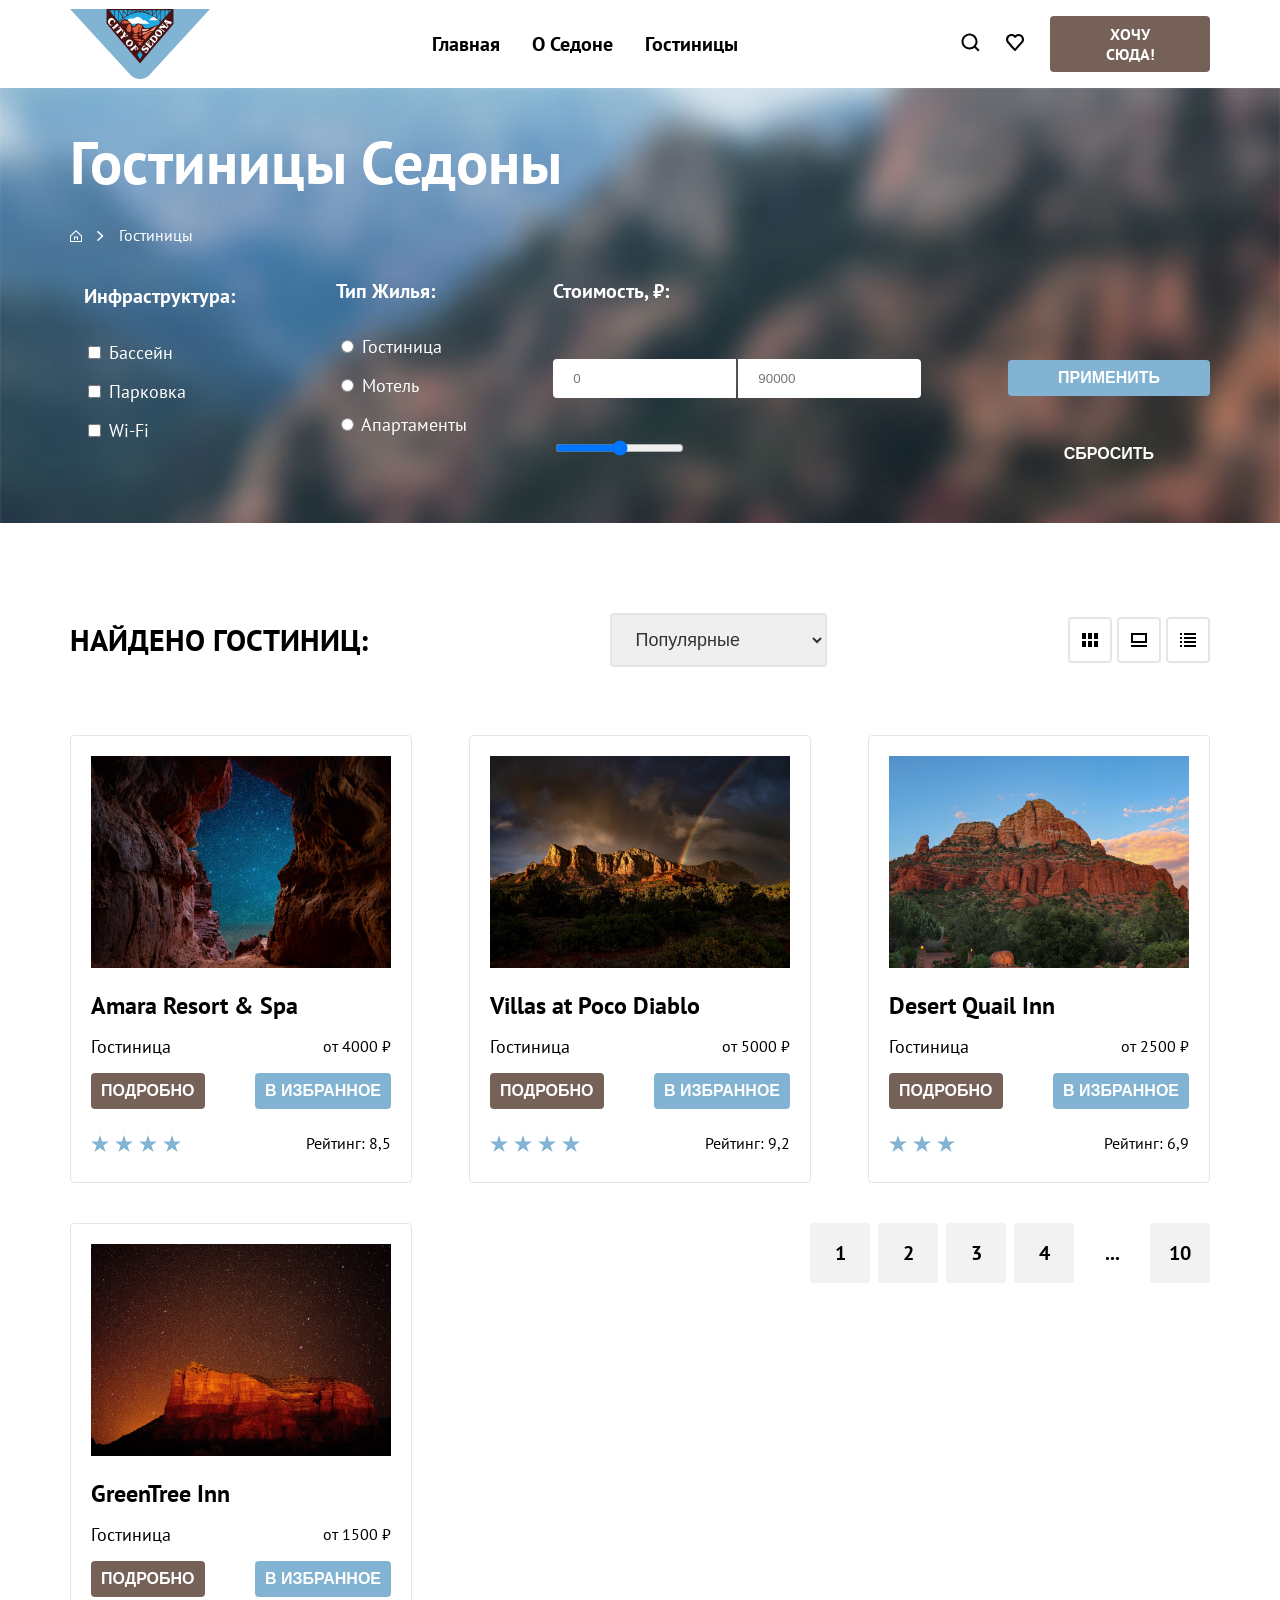
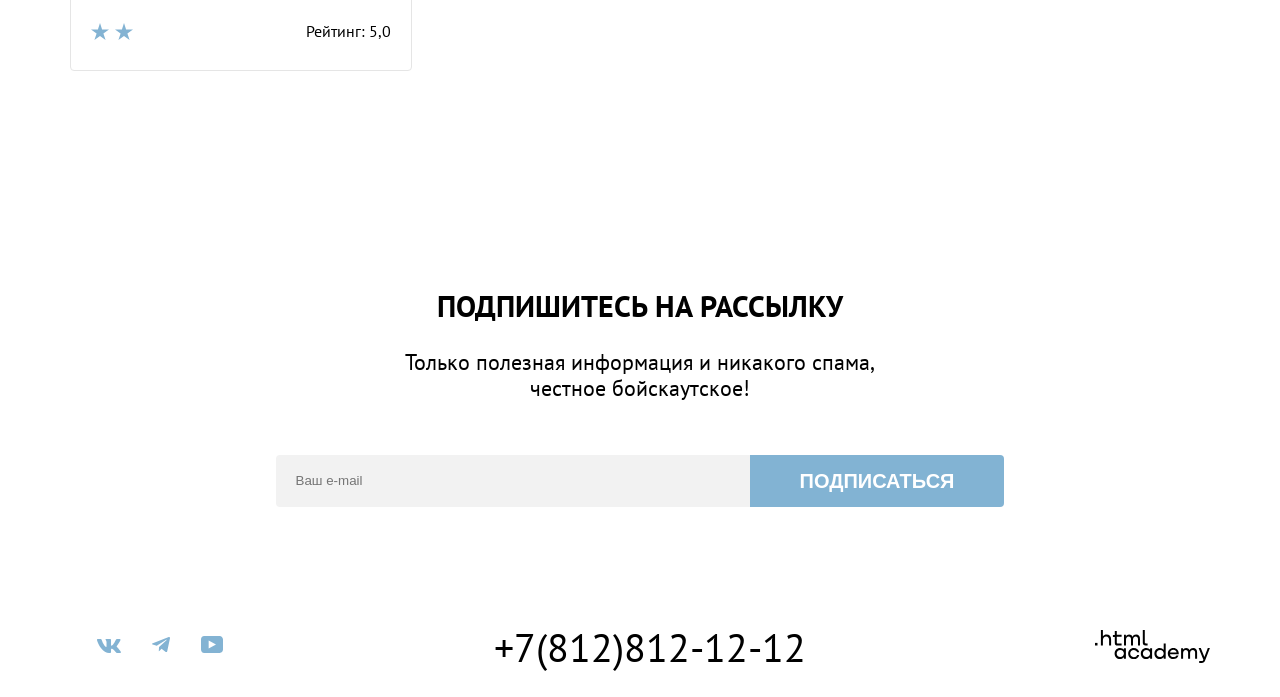
==== commit cac45209: "правки(17.04)" ====
--- a/catalog.html
+++ b/catalog.html
@@ -36,9 +36,13 @@
         <label class="filters-item">
           <input type="checkbox"> Бассейн
         </label>
+      </form>
+      <form>
         <label class="filters-item">
           <input type="checkbox"> Парковка
         </label>
+      </form>
+      <form>
         <label class="filters-item">
           <input type="checkbox"> Wi-Fi
         </label>
@@ -158,6 +162,14 @@
           <p>Рейтинг: 5,0</p>
         </span>
         </div>
+        <span class="number-pages">
+          <a href="#" class="page">1</a>
+          <a href="#" class="page">2</a>
+          <a href="#" class="page">3</a>
+          <a href="#" class="page">4</a>
+          <a href="#" class="page-continuation">...</a>
+          <a href="#" class="page">10</a>
+        </span>
       </section>
     </main>
 <footer>
--- a/catalog.css
+++ b/catalog.css
@@ -257,7 +257,6 @@
 .price-before:hover {
     filter: brightness(0.85);
 }
-
 
 .range {
     width: auto;
@@ -274,8 +273,16 @@
     padding-top: 47px;
     gap: 15px;
     row-gap: 40px;
-
-}
+}
+
+/*.card-hotel::after {          почему-то не работает, что-то я не понимаю
+    content: "";
+    display: block;
+    width: auto;
+    max-width: 1060px;
+    border-bottom: 1px solid #E5E5E5;
+    margin: 20px auto 0;
+}*/
 
 .hotel-section {
     border: 1px solid #E5E5E5;
@@ -402,72 +409,51 @@
     border: 2px solid #000000;
 }
 
-
-
-
-
-
-
-
-
-
-
-
-
-
-
-
-
-
-
-
-
-
-
-
-
-
-
-
-
-
-
-
-
-
-
-
-
-
-
-
-
-
-
-
-
-
-
-
-
-
-
-
-
-
-
-
-
-
-
-
-
-
-
-
-
-
-
+.number-pages {
+    display: flex;
+    justify-content: start;
+    gap: 8px;
+
+}
+
+.page {
+    display: flex;
+    justify-content: center;
+    align-items: center;
+    width: 60px;
+    height: 60px;
+    background-color: #F2F2F2;
+    border-radius: 4px;
+    font-weight: 700;
+    font-size: 20px;
+    line-height: 36px;
+    text-decoration: none;
+    color: #000000;
+}
+
+.page:hover {
+    color: #ffffff;
+    background-color: #68A2CA;
+}
+
+.page:active {
+    opacity: 0.7;
+}
+
+.page-continuation {
+    display: flex;
+    justify-content: center;
+    align-items: center;
+    width: 60px;
+    height: 60px;
+    background-color: none;
+    border-radius: 4px;
+    font-weight: 700;
+    font-size: 20px;
+    line-height: 36px;
+    text-decoration: none;
+    color: #000000;
+}
 
 .slogan-style {
     display: flex;
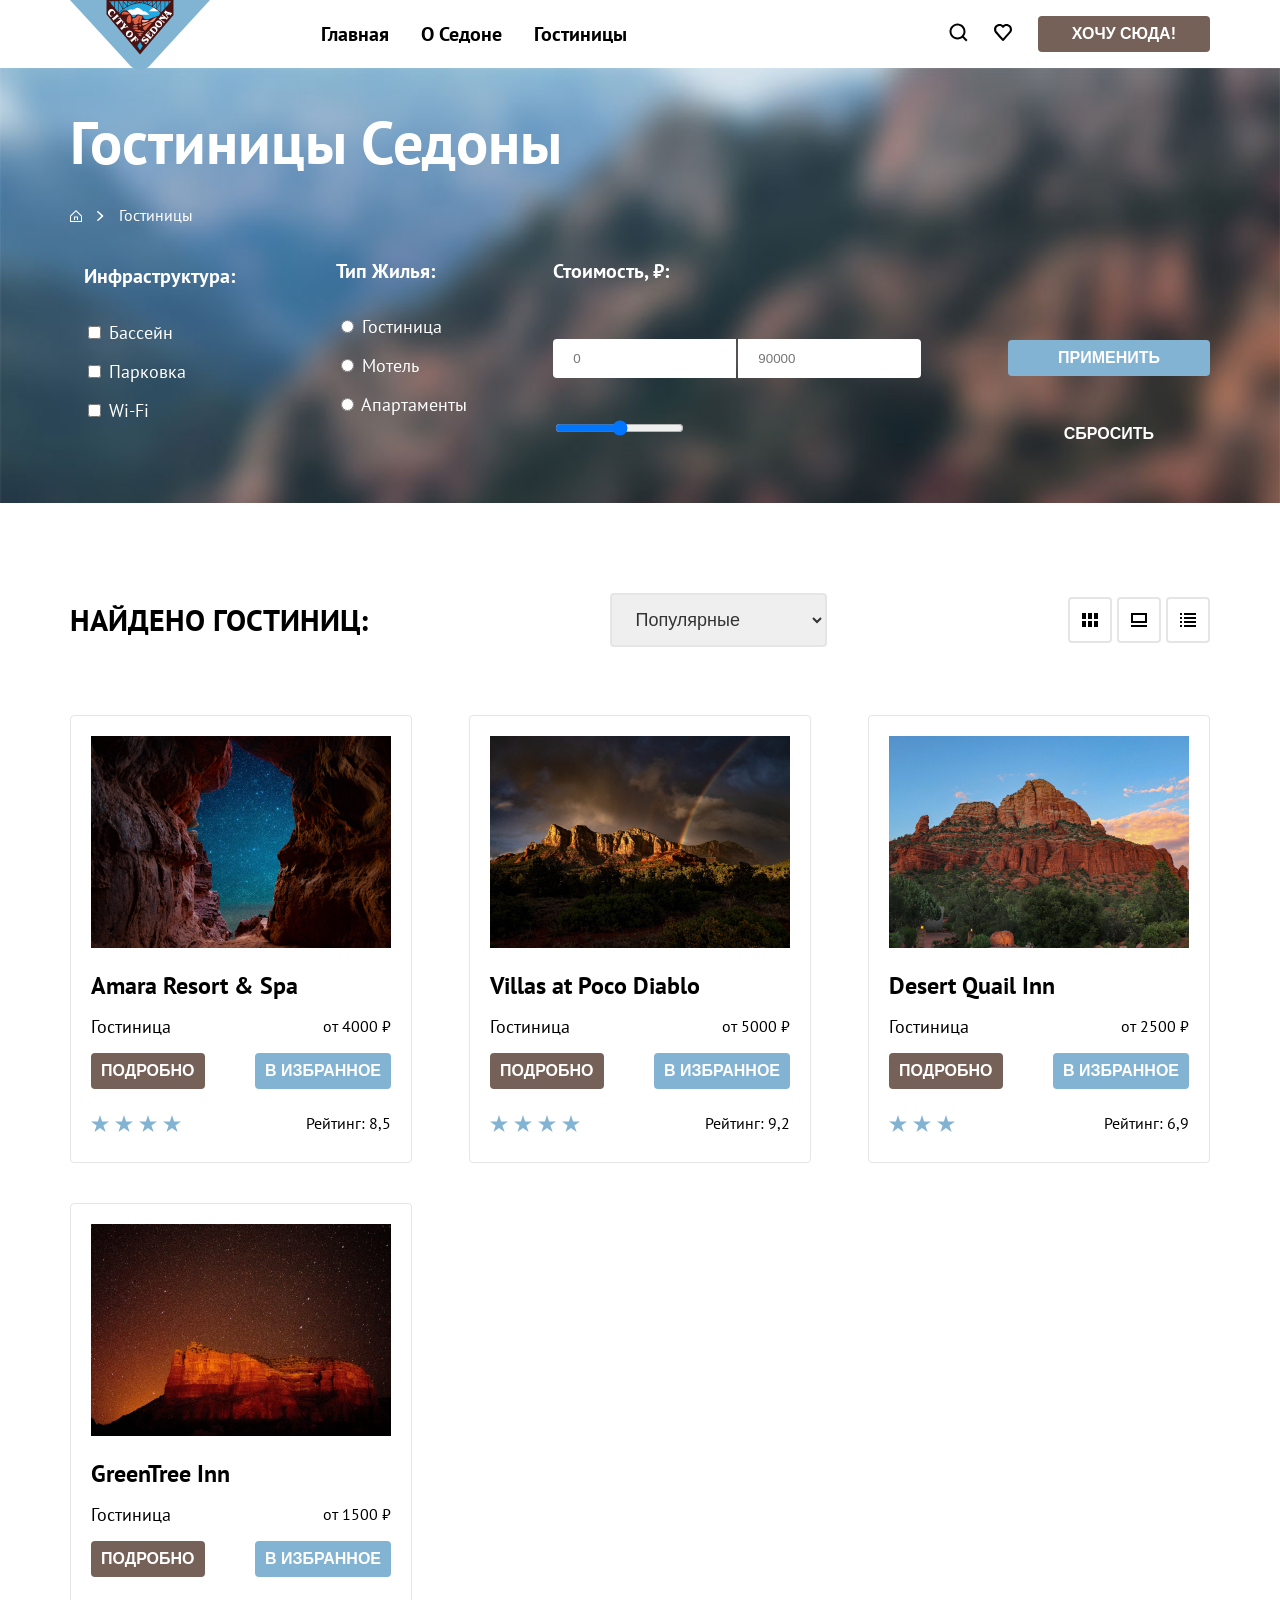
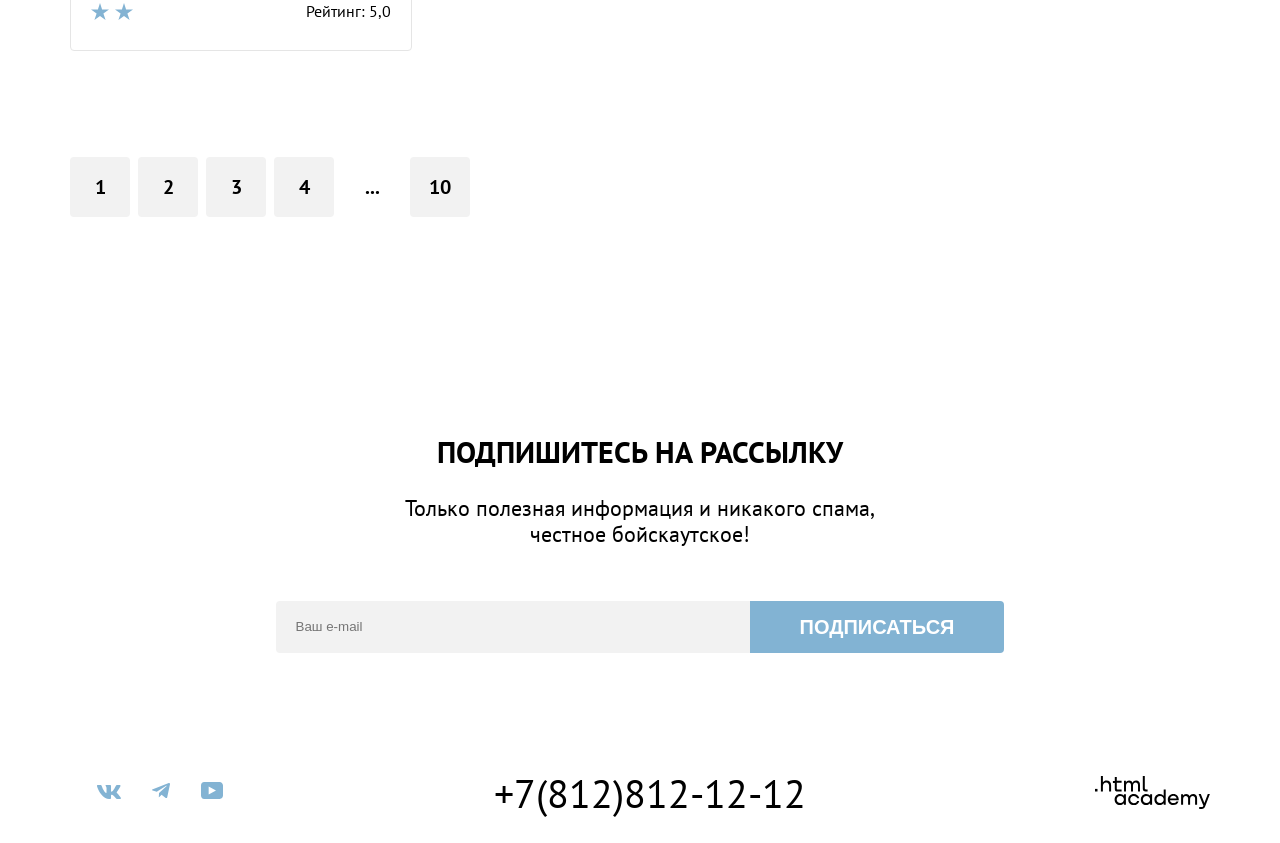
==== commit cdaafbfa: "правки (18.04)" ====
--- a/catalog.html
+++ b/catalog.html
@@ -7,7 +7,11 @@
   </head>
   <body>
     <nav class="navigation">
-      <img class="header-logo" src="./img/logo.svg" alt="Логотип седоны">
+      <div class="header-logo-container">
+      <a class="header-logo-link">
+        <img class="header-logo" src="./img/logo.svg" alt="Логотип седоны" width="140" height="70">
+      </a>
+      </div>
           <ul class="navigation-link">
             <li><a href="index.html" class="navigation-link-more">Главная</a></li>
             <li><a href="about.html" class="navigation-link-more">О Седоне</a></li>
@@ -92,8 +96,8 @@
         <option>Сначала дороже</option>
       </select>
     <span class="controls-list">
-      <img src="./img/4 elements.svg" alt="4 элемента" class="controls">
-      <img src="./img/1 element.svg" alt="1 элемент" class="controls">
+      <img src="./img/4-icons.svg" alt="4 элемента" class="controls">
+      <img src="./img/1-icon.svg" alt="1 элемент" class="controls">
       <img src="./img/list.svg" alt="Упорядоченный список" class="controls">
     </span>
     </section>
@@ -110,7 +114,7 @@
           <button type="button" class="style-button favourites">В избранное</button>
         </span>
         <span class="additions">
-          <img src="./img/4 stars.svg">
+          <img src="./img/4-stars.svg">
           <p>Рейтинг: 8,5</p>
         </span>
         </div>
@@ -126,7 +130,7 @@
           <button type="button" class="style-button favourites">В избранное</button>
         </span>
         <span class="additions">
-          <img src="./img/4 stars.svg">
+          <img src="./img/4-stars.svg">
           <p>Рейтинг: 9,2</p>
         </span>
         </div>
@@ -142,7 +146,7 @@
           <button type="button" class="style-button favourites">В избранное</button>
         </span>
         <span class="additions">
-          <img src="./img/3 stars.svg">
+          <img src="./img/3-stars.svg">
           <p>Рейтинг: 6,9</p>
         </span>
         </div>
@@ -158,19 +162,19 @@
           <button type="button" class="style-button favourites">В избранное</button>
         </span>
         <span class="additions">
-          <img src="./img/2 stars.svg">
+          <img src="./img/2-stars.svg">
           <p>Рейтинг: 5,0</p>
         </span>
-        </div>
-        <span class="number-pages">
-          <a href="#" class="page">1</a>
-          <a href="#" class="page">2</a>
-          <a href="#" class="page">3</a>
-          <a href="#" class="page">4</a>
-          <a href="#" class="page-continuation">...</a>
-          <a href="#" class="page">10</a>
-        </span>
-      </section>
+      </div>
+  </section>
+        <ul class="number-pages">
+          <li><a href="#" class="page">1</a></li>
+          <li><a href="#" class="page">2</a></li>
+          <li><a href="#" class="page">3</a></li>
+          <li><a href="#" class="page">4</a></li>
+          <li><a href="#" class="page-continuation">...</a></li>
+          <li><a href="#" class="page">10</a></li>
+        </ul>
     </main>
 <footer>
     <section class="footer-list">
--- a/catalog.css
+++ b/catalog.css
@@ -14,7 +14,7 @@
     margin: 0;
     padding: 0;
     width: auto;
-    font-family: 'PT sans', sans-serif, system-ui;
+    font-family: 'PT sans', system-ui, sans-serif;
 }
 
 .navigation {
@@ -27,6 +27,16 @@
     margin-left: 70px;
 }
 
+.header-logo-container {
+  position: relative;
+}
+
+.header-logo-link {
+  position: absolute;
+  top: 0;
+  left: 0;
+}
+
 .navigation-link {
     display: flex;
     flex-direction: row;
@@ -36,13 +46,12 @@
 }
 
 .navigation-link-more {
+    font-weight: 700;
     color: #000000;
     text-decoration: none;
     padding: 20px 16px;
     font-size: 20px;
     line-height: 24px;
-    font-family: 'PT sans', sans-serif, system-ui;
-    font-weight: 700;
     letter-spacing: 0%;
     border-bottom: 2px solid transparent;
 }
@@ -68,12 +77,9 @@
     border: none;
     background-color: #756157 ;
     color: #ffffff;
-    width: 160px;
-    min-height: 36px;
     padding: 8px 34px;
     border-radius: 4px;
     list-style: none;
-    font-family: 'PT sans', sans-serif, system-ui;
     font-size: 16px;
     font-weight: 700;
     line-height: 20px;
@@ -196,7 +202,6 @@
     background-color: #82B3D3;
     padding: 8px 50px;
     border-radius: 4px;
-    font-family: 'PT-sans-700', sans-serif;
     font-size: 16px;
     font-weight: 700;
     line-height: 20px;
@@ -411,9 +416,10 @@
 
 .number-pages {
     display: flex;
-    justify-content: start;
+    padding-left: 70px;
+    padding-top: 90px;
     gap: 8px;
-
+    list-style: none;
 }
 
 .page {
@@ -497,7 +503,6 @@
 }
 
 .bottom-text-footer {
-    font-family: 'PT sans', sans-serif, system-ui;
     font-weight: 400;
     font-size: 22px;
     line-height: 26px;
@@ -524,7 +529,6 @@
     color: #ffffff;
     padding: 8px 50px;
     font-size: 20px;
-    font-family: 'PT-sans-700', sans-serif;
     font-weight: 700;
     line-height: 36px;
     border-radius: 0 4px 4px 0;
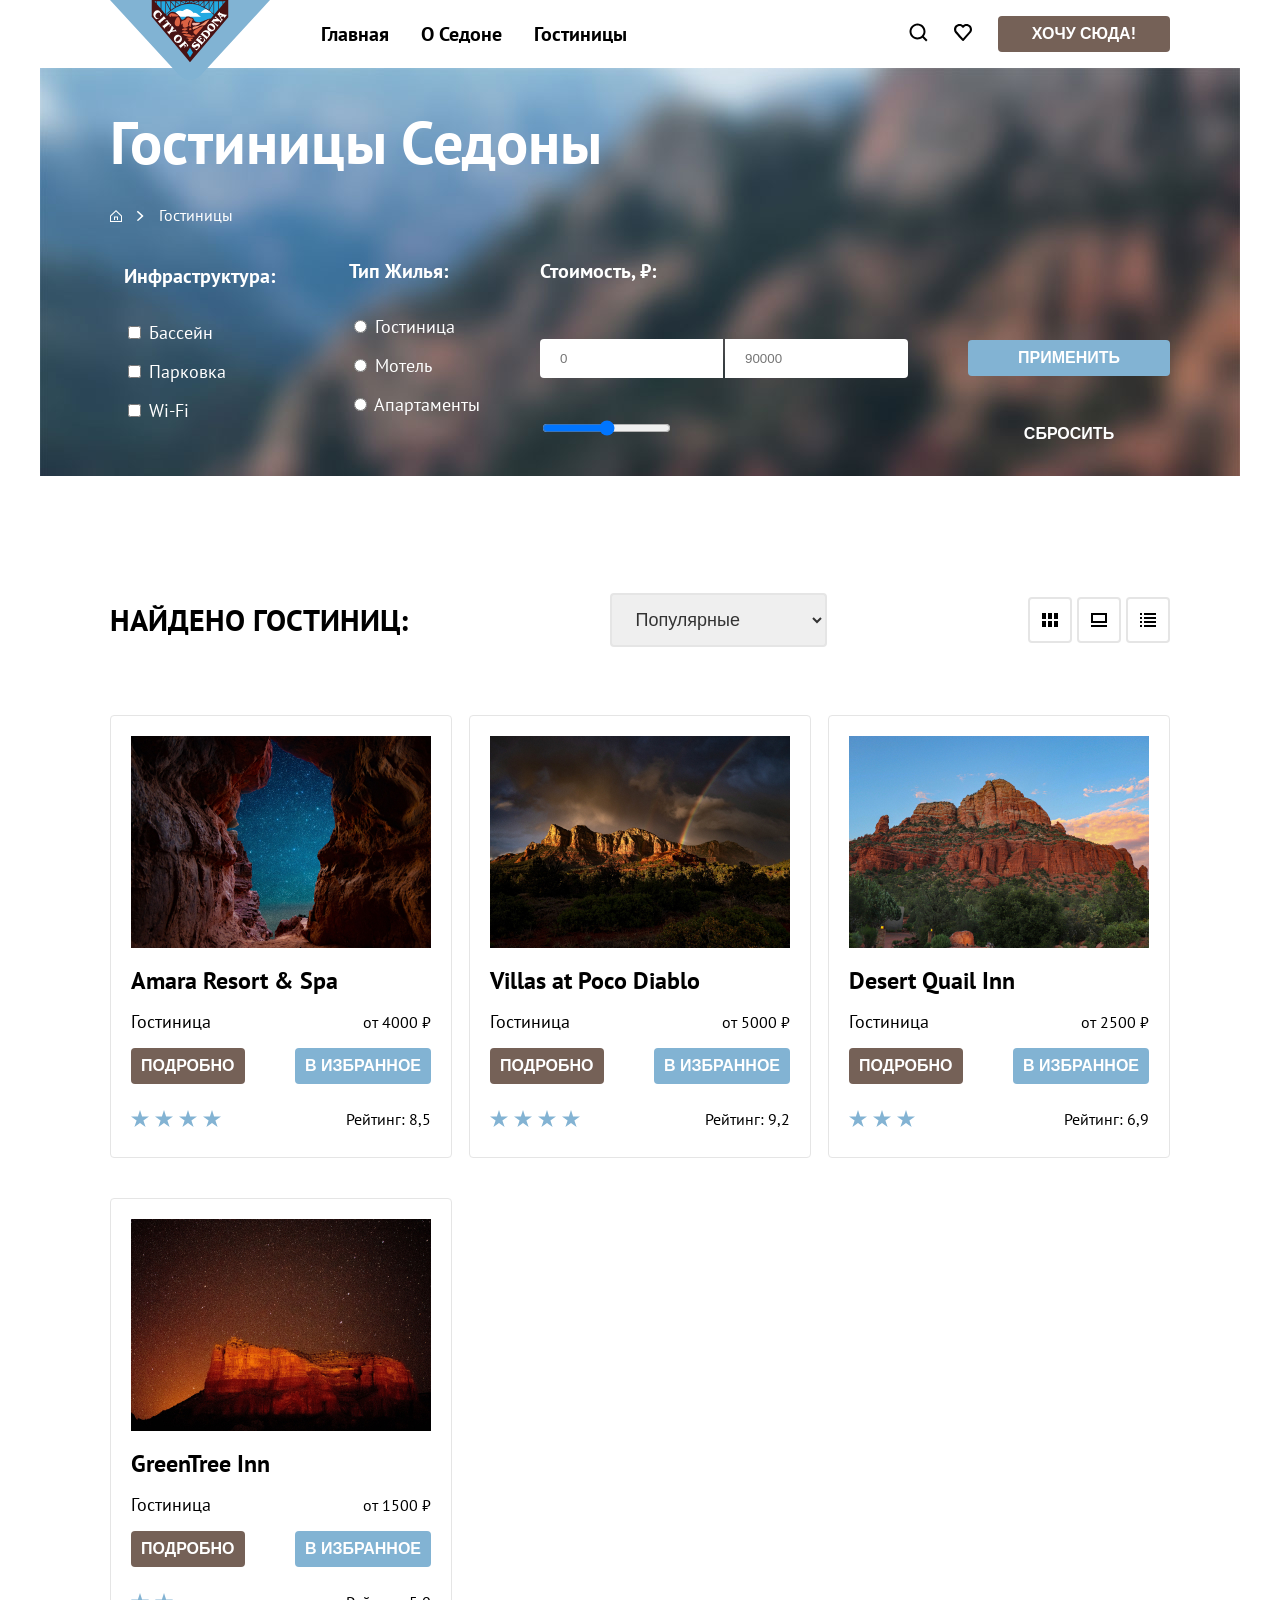
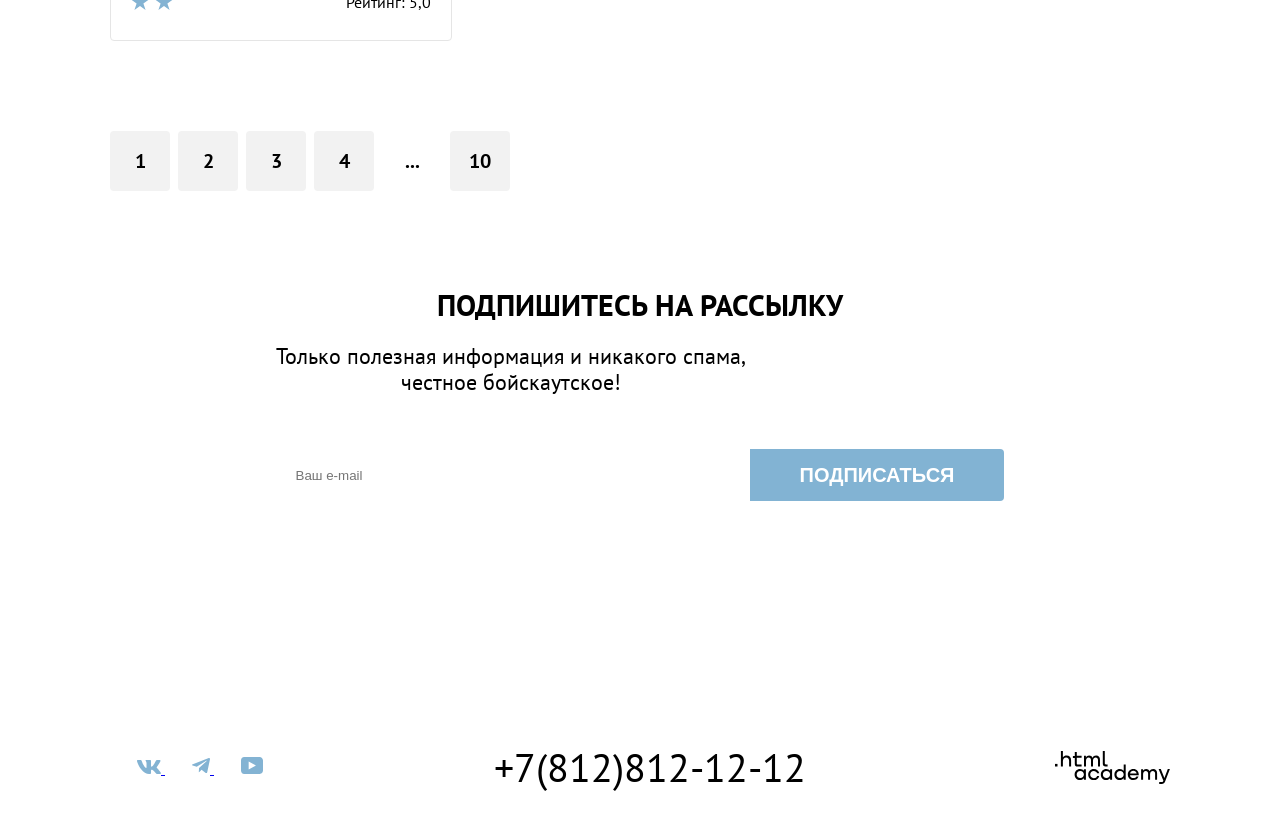
==== commit 86abbb8c: "правки" ====
--- a/catalog.html
+++ b/catalog.html
@@ -6,10 +6,11 @@
     <title>Седона</title>
   </head>
   <body>
+  <div class="container">
     <nav class="navigation">
       <div class="header-logo-container">
       <a class="header-logo-link">
-        <img class="header-logo" src="./img/logo.svg" alt="Логотип седоны" width="140" height="70">
+        <img class="header-logo" src="./img/logo.svg" alt="Логотип седоны">
       </a>
       </div>
           <ul class="navigation-link">
@@ -80,10 +81,10 @@
         </section>
         <section class="apply-reset">
             <label>
-                <button type="button" class="apply">ПРИМЕНИТЬ</button>
+                <button type="submit" class="apply">Применить</button>
             </label>
             <label>
-                <button type="reset" class="reset">СБРОСИТЬ</button>
+                <button type="reset" class="reset">Сбросить</button>
             </label>
         </section>
   </section>
@@ -179,8 +180,8 @@
 <footer>
     <section class="footer-list">
       <div class="footer-subscribe">
-        <h2 class="slogan-footer slogan-style">Подпишитесь на рассылку</h2>
-        <p class="bottom-text-style bottom-text-footer">Только полезная информация и никакого спама, честное бойскаутское!</p>
+        <h2 class="slogan-position slogan-style slogan-color">Подпишитесь на рассылку</h2>
+        <p class="bottom-text-style bottom-text-position">Только полезная информация и никакого спама, <br> честное бойскаутское!</p>
       <div class="email-input">
         <input type="email" placeholder="Ваш e-mail" class="email">
         <button type="button" class="button-email">Подписаться</button>
@@ -191,11 +192,24 @@
         <img src="./img/html-logo.svg" alt="html academy" class="logo-html">
         <a href="tel:+7(812)812-12-12" class="number">+7(812)812-12-12</a>
       <div class="social-group">
-        <a href="#"><img src="./img/vk.svg" alt="vk" class="social-media"></a>
-        <a href="#"><img src="./img/telegram.svg" alt="telegram" class="social-media"></a>
-        <a href="#"><img src="./img/youtube.svg" alt="youtube" class="social-media"></a>
+        <a href="#" class="social-item">
+          <svg width="24" height="14" viewBox="0 0 24 14" xmlns="http://www.w3.org/2000/svg">
+          <path clip-rule="evenodd" d="M23.45 0.948C23.616 0.402 23.45 0 22.655 0H20.03C19.362 0 19.054 0.347 18.887 0.73C18.887 0.73 17.552 3.926 15.661 6.002C15.049 6.604 14.771 6.795 14.437 6.795C14.27 6.795 14.019 6.604 14.019 6.057V0.948C14.019 0.292 13.835 0 13.279 0H9.151C8.734 0 8.483 0.304 8.483 0.593C8.483 1.214 9.429 1.358 9.526 3.106V6.904C9.526 7.737 9.373 7.888 9.039 7.888C8.149 7.888 5.984 4.677 4.699 1.003C4.45 0.288 4.198 0 3.527 0H0.9C0.15 0 0 0.347 0 0.73C0 1.412 0.89 4.8 4.145 9.281C6.315 12.341 9.37 14 12.153 14C13.822 14 14.028 13.632 14.028 12.997V10.684C14.028 9.947 14.186 9.8 14.715 9.8C15.105 9.8 15.772 9.992 17.33 11.467C19.11 13.216 19.403 14 20.405 14H23.03C23.78 14 24.156 13.632 23.94 12.904C23.702 12.18 22.852 11.129 21.725 9.882C21.113 9.172 20.195 8.407 19.916 8.024C19.527 7.533 19.638 7.314 19.916 6.877C19.916 6.877 23.116 2.451 23.449 0.948H23.45Z"/>
+          </svg>
+        </a>
+        <a href="#" class="social-item">
+          <svg width="18" height="16" viewBox="0 0 18 16" xmlns="http://www.w3.org/2000/svg">
+          <path d="M16.785 0.0992597L0.840489 6.24776C-0.247661 6.68481 -0.241365 7.29184 0.640845 7.56253L4.73445 8.83953L14.2058 2.8637C14.6537 2.59121 15.0629 2.7378 14.7265 3.03636L7.05283 9.96185H7.05103L7.05283 9.96275L6.77045 14.1823C7.18413 14.1823 7.36669 13.9925 7.59871 13.7686L9.58705 11.8351L13.7229 14.89C14.4855 15.31 15.0332 15.0941 15.2229 14.1841L17.9379 1.38885C18.2158 0.274623 17.5126 -0.229883 16.785 0.0992597Z"/>
+          </svg>
+        </a>
+        <a href="#" class="social-item">
+          <svg width="22" height="17" viewBox="0 0 22 17" xmlns="http://www.w3.org/2000/svg">
+          <path d="M18.607 0H3.17413C1.31343 0 0 1.59375 0 3.4V13.4937C0 15.4062 1.31343 17 3.17413 17H18.8259C20.4677 17 22 15.4062 22 13.6V3.4C21.7811 1.59375 20.4677 0 18.607 0ZM7.66169 12.5375V4.4625L14.995 8.5L7.66169 12.5375Z"/>
+          </svg>
+        </a>
       </div>
       </div>
   </footer>
+  </div>
   </body>
 </html>
--- a/catalog.css
+++ b/catalog.css
@@ -13,7 +13,14 @@
 body {
     margin: 0;
     padding: 0;
-    width: auto;
+    width: 100%;
+    height: auto;
+}
+
+.container {
+    padding: 0;
+    max-width: 1200px;
+    margin: 0 auto;
     font-family: 'PT sans', system-ui, sans-serif;
 }
 
@@ -25,6 +32,8 @@
 
 .header-logo {
     margin-left: 70px;
+    height: 80px;
+    width: auto;
 }
 
 .header-logo-container {
@@ -85,6 +94,7 @@
     line-height: 20px;
     letter-spacing: 0%;
     text-transform: uppercase;
+    cursor: pointer;
 }
 
 .want-here:hover {
@@ -185,6 +195,8 @@
     padding-top: 98px;
 }
 
+
+
 .filters-item {
     color: #ffffff;
     font-weight: 400;
@@ -205,6 +217,7 @@
     font-size: 16px;
     font-weight: 700;
     line-height: 20px;
+    text-transform: uppercase;
 }
 
 .apply:hover {
@@ -224,6 +237,7 @@
     font-size: 16px;
     font-weight: 700;
     line-height: 20px;
+    text-transform: uppercase;
 }
 
 .reset:hover{
@@ -263,10 +277,6 @@
     filter: brightness(0.85);
 }
 
-.range {
-    width: auto;
-    max-width: 287px;
-}
 
 .card-hotel {
     display: flex;
@@ -280,15 +290,6 @@
     row-gap: 40px;
 }
 
-/*.card-hotel::after {          почему-то не работает, что-то я не понимаю
-    content: "";
-    display: block;
-    width: auto;
-    max-width: 1060px;
-    border-bottom: 1px solid #E5E5E5;
-    margin: 20px auto 0;
-}*/
-
 .hotel-section {
     border: 1px solid #E5E5E5;
     padding: 20px 20px;
@@ -303,7 +304,9 @@
     font-weight: 700;
     font-size: 24px;
     line-height: 28px;
-    margin-bottom: 0;
+    margin: 0;
+    padding-top: 15px;
+
 }
 
 .subtitle-type-hotel {
@@ -420,6 +423,7 @@
     padding-top: 90px;
     gap: 8px;
     list-style: none;
+    margin: 0;
 }
 
 .page {
@@ -471,14 +475,17 @@
     font-size: 30px;
     line-height: 36px;
     color: #000000;
-}
-
-.slogan-footer {
+    margin: 0;
+}
+
+
+/***.slogan-footer {
    padding-left: 398px;
    padding-right: 398px;
    padding-top: 96px;
    color: #000000;
-}
+}***/
+
 
 .bottom-text-style {
     font-weight: 400;
@@ -487,9 +494,12 @@
     letter-spacing: 0%;
 }
 
-.bottom-text-footer {
-    padding-left: 363px;
-    padding-right: 363px;
+.bottom-text-position {
+    display: flex;
+    align-content: center;
+    padding-top: 20px;
+    padding-bottom: 54px;
+    margin: 0;
 }
 
 .footer-list {
@@ -521,7 +531,6 @@
     border: none;
     height: 50px;
     padding-left: 20px;
-    background-color: #F2F2F2;
 }
 
 .button-email {
@@ -535,6 +544,7 @@
     border: none;
     height: 52px;
     text-transform: uppercase;
+    cursor: pointer;
 }
 
 .button-email:hover {
@@ -564,7 +574,7 @@
     margin-bottom: 30px;
 }
 
-.logo-html:hover {
+.logo-html:hover {                    /*предполагаю, что оно не работает*/
     color: #756157;
 }
 
@@ -590,10 +600,15 @@
     opacity: 0.5;
 }
 
-.social-media {
+.social-item {
     padding-left: 27px;
-}
-
-.social-media:active {
+    fill: #83B3D3;
+}
+
+.social-item:hover {
+    color: #68A2CA;
+}
+
+.social-item:active {
     opacity: 0.5;
 }
